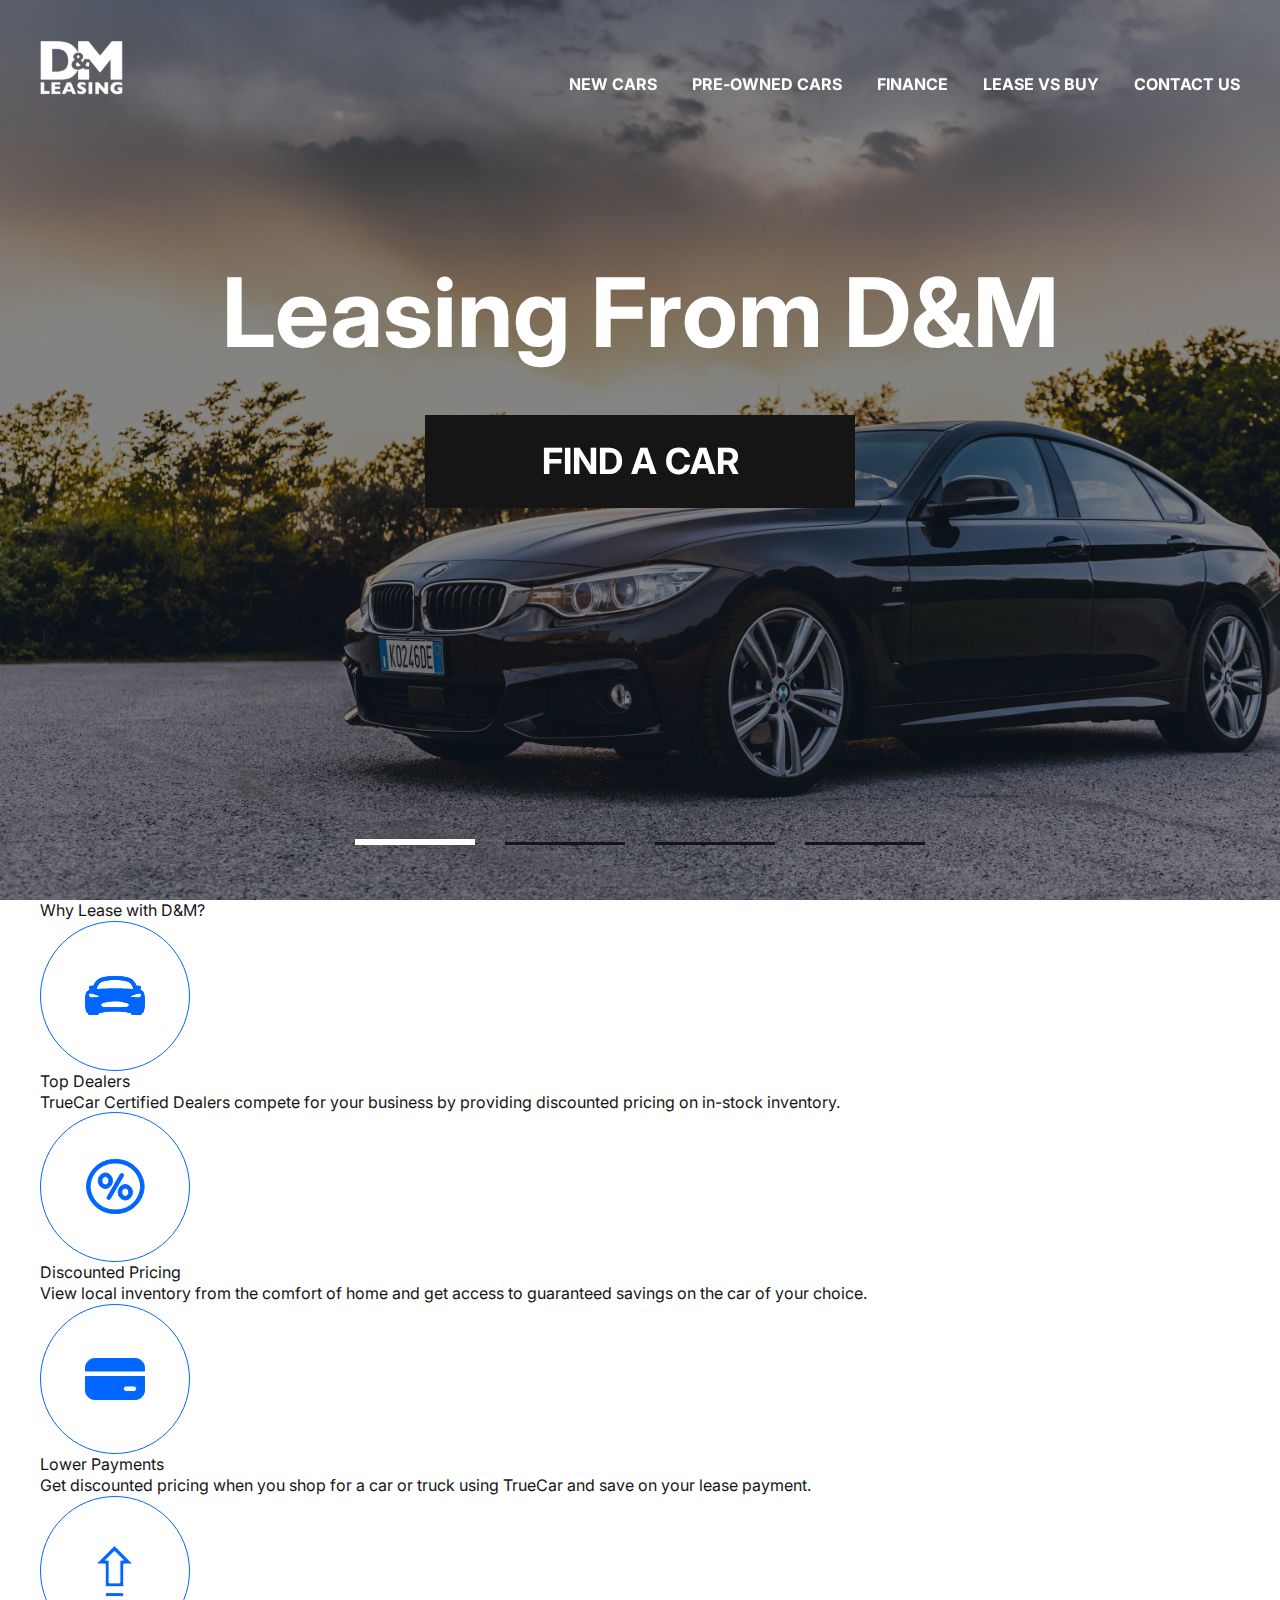
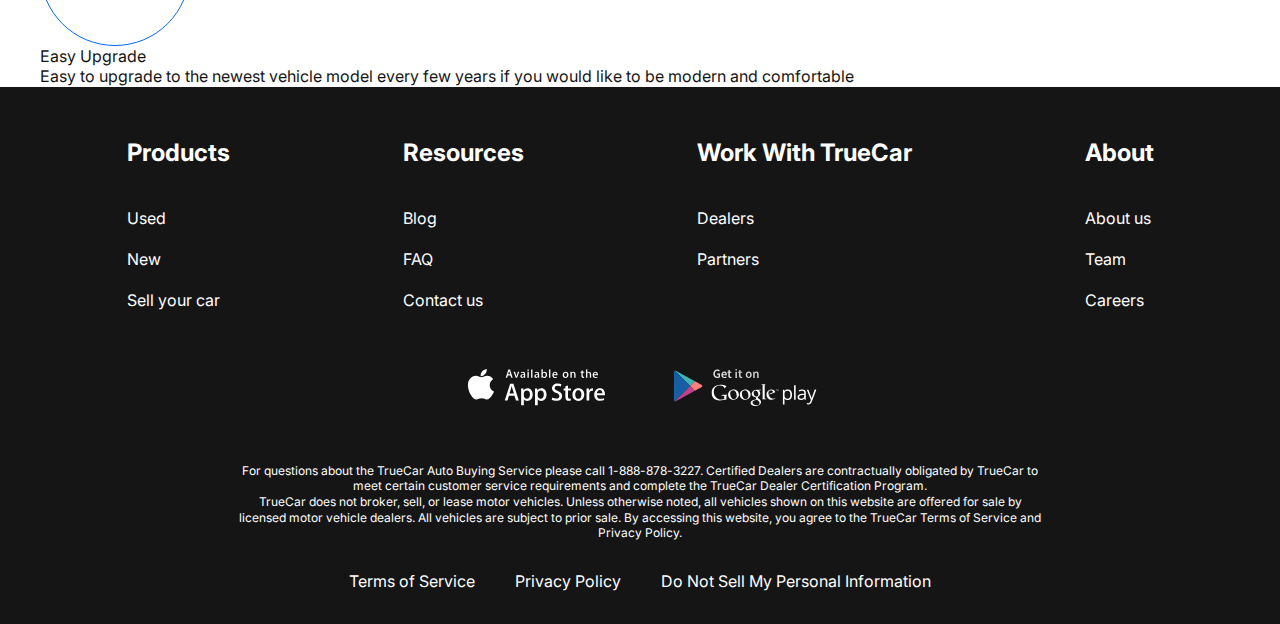
==== index.html @ df7d5b1a "add markup and images to why-lease secion" ====
<!DOCTYPE html>
<html lang="en">
	<head>
		<meta charset="UTF-8" />
		<meta http-equiv="X-UA-Compatible" content="IE=edge" />
		<meta name="viewport" content="width=device-width, initial-scale=1.0" />
		<link rel="stylesheet" href="css/swiper-bundle.css" />
		<link rel="stylesheet" href="css/styles.css" />
		<title>Leasing From D&M</title>
	</head>
	<body>
		<div class="wrapper">
			<header class="header header-main">
				<div class="container">
					<div class="header__inner">
						<a href="#" class="logo">
							<img src="images/logo.svg" alt="logo" class="logo__img" />
						</a>
						<nav class="menu">
							<ul class="menu__list">
								<li class="menu__list-item">
									<a href="#" class="menu__list-link">NEW CARS</a>
								</li>
								<li class="menu__list-item">
									<a href="#" class="menu__list-link">PRE-OWNED CARS</a>
								</li>
								<li class="menu__list-item">
									<a href="#" class="menu__list-link">FINANCE</a>
								</li>
								<li class="menu__list-item">
									<a href="#" class="menu__list-link">LEASE VS BUY</a>
								</li>
								<li class="menu__list-item">
									<a href="#" class="menu__list-link">CONTACT US</a>
								</li>
							</ul>
						</nav>
					</div>
				</div>
			</header>
			<main class="main">
				<section class="top">
					<div class="container">
						<h1 class="title">Leasing From D&M</h1>
						<a href="#" class="top__link">FIND A CAR</a>
					</div>
				</section>
				<div class="slider">
					<div class="swiper">
						<div class="swiper-wrapper">
							<div
								class="swiper-slide"
								style="background-image: url(images/slide-1.jpg)"></div>
							<div
								class="swiper-slide"
								style="background-image: url(images/slide-2.jpg)"></div>
							<div
								class="swiper-slide"
								style="background-image: url(images/slide-3.jpg)"></div>
							<div
								class="swiper-slide"
								style="background-image: url(images/slide-4.jpg)"></div>
						</div>
						<div class="swiper-pagination"></div>
					</div>
				</div>
				<section class="why-lease">
					<div class="container">
						<h2 class="section__title">Why Lease with D&M?</h2>
						<ul class="why-lease__list">
							<li class="why-lease__list-item">
								<img
									class="why-lease__item-img"
									src="images/why-lease-1.svg"
									alt="feautures-image"
									/>
								<h3 class="why-lease__item-title">Top Dealers</h3>
								<p class="why-lease__item-text">
									TrueCar Certified Dealers compete for your business by
									providing discounted pricing on in-stock inventory.
								</p>
							</li>
							<li class="why-lease__list-item">
								<img
									class="why-lease__item-img"
									src="images/why-lease-2.svg"
									alt="feautures-image"
									/>
								<h3 class="why-lease__item-title">Discounted Pricing</h3>
								<p class="why-lease__item-text">
									View local inventory from the comfort of home and get access
									to guaranteed savings on the car of your choice.
								</p>
							</li>
							<li class="why-lease__list-item">
								<img
									class="why-lease__item-img"
									src="images/why-lease-3.svg"
									alt="feautures-image"
									/>
								<h3 class="why-lease__item-title">Lower Payments</h3>
								<p class="why-lease__item-text">
									Get discounted pricing when you shop for a car or truck using
									TrueCar and save on your lease payment.
								</p>
							</li>
							<li class="why-lease__list-item">
								<img
									class="why-lease__item-img"
									src="images/why-lease-4.svg"
									alt="feautures-image"
									/>
								<h3 class="why-lease__item-title">Easy Upgrade</h3>
								<p class="why-lease__item-text">
									Easy to upgrade to the newest vehicle model every few years if
									you would like to be modern and comfortable
								</p>
							</li>
						</ul>
					</div>
				</section>
			</main>
			<footer class="footer">
				<div class="container">
					<nav class="footer__navigation">
						<ul class="footer__navigation-list">
							<li class="footer__navigation-item">
								<h5 class="footer__navigation-title">Products</h5>
							</li>
							<li class="footer__navigation-item">
								<a href="#" class="footer__navigation-link">Used</a>
							</li>
							<li class="footer__navigation-item">
								<a href="#" class="footer__navigation-link">New</a>
							</li>
							<li class="footer__navigation-item">
								<a href="#" class="footer__navigation-link">Sell your car</a>
							</li>
						</ul>
						<ul class="footer__navigation-list">
							<li class="footer__navigation-item">
								<h5 class="footer__navigation-title">Resources</h5>
							</li>
							<li class="footer__navigation-item">
								<a href="#" class="footer__navigation-link">Blog</a>
							</li>
							<li class="footer__navigation-item">
								<a href="#" class="footer__navigation-link">FAQ</a>
							</li>
							<li class="footer__navigation-item">
								<a href="#" class="footer__navigation-link">Contact us</a>
							</li>
						</ul>
						<ul class="footer__navigation-list">
							<li class="footer__navigation-item">
								<h5 class="footer__navigation-title">Work With TrueCar</h5>
							</li>
							<li class="footer__navigation-item">
								<a href="#" class="footer__navigation-link">Dealers</a>
							</li>
							<li class="footer__navigation-item">
								<a href="#" class="footer__navigation-link">Partners</a>
							</li>
						</ul>
						<ul class="footer__navigation-list">
							<li class="footer__navigation-item">
								<h5 class="footer__navigation-title">About</h5>
							</li>
							<li class="footer__navigation-item">
								<a href="#" class="footer__navigation-link">About us</a>
							</li>
							<li class="footer__navigation-item">
								<a href="#" class="footer__navigation-link">Team</a>
							</li>
							<li class="footer__navigation-item">
								<a href="#" class="footer__navigation-link">Careers</a>
							</li>
						</ul>
					</nav>
					<ul class="app">
						<li class="app__item">
							<a href="#" class="app__item-link">
								<img
									class="app__item-img"
									src="images/appStore.svg"
									alt="App Store link"
									/>
							</a>
						</li>
						<li class="app__item">
							<a href="#" class="app__item-link">
								<img
									class="app__item-img"
									src="images/googlePlay.svg"
									alt="Google Play link"
									/>
							</a>
						</li>
					</ul>
					<div class="footer__copy">
						<p class="footer__copy-text">
							For questions about the TrueCar Auto Buying Service please call
							1-888-878-3227. Certified Dealers are contractually obligated by
							TrueCar to meet certain customer service requirements and complete
							the TrueCar Dealer Certification Program.
						</p>
						<p class="footer__copy-text">
							TrueCar does not broker, sell, or lease motor vehicles. Unless
							otherwise noted, all vehicles shown on this website are offered
							for sale by licensed motor vehicle dealers. All vehicles are
							subject to prior sale. By accessing this website, you agree to the
							TrueCar Terms of Service and Privacy Policy.
						</p>
					</div>
					<nav class="copy__nav">
						<ul class="copy__nav-list">
							<li class="copy__nav-item">
								<a href="#" class="copy__nav-link">Terms of Service</a>
							</li>
							<li class="copy__nav-item">
								<a href="#" class="copy__nav-link">Privacy Policy</a>
							</li>
							<li class="copy__nav-item">
								<a href="#" class="copy__nav-link">Do Not Sell My Personal Information</a>
							</li>
						</ul>
					</nav>
				</div>
			</footer>
		</div>
		<script src="js/swiper-bundle.min.js"></script>
		<script src="js/main.js"></script>
	</body>
</html>
---- css/styles.css ----
@import "normalize.css";
@import "base.css";
@import "container.css";
@import "header.css";
@import "footer.css";

.top {
  color: #fff;
  text-align: center;
  padding-top: 250px;
  padding-bottom: 50px;
  position: absolute;
  z-index: 5;
  left: 0;
  right: 0;
}

.title {
  padding-bottom: 40px;
  font-weight: 700;
  font-size: 96px;
}

.top__link {
  display: inline-block;
  background-color: #151515;
  padding: 23px;
  max-width: 430px;
  width: 100%;
  font-weight: 700;
  font-size: 36px;
  text-transform: uppercase;
}

.swiper::after{
	content: '';
	background: rgba(21,21,21,.3);
	position: absolute;
	z-index: 5;
	left: 0;
	right: 0;
	top: 0;
	bottom: 0;
}

.swiper-wrapper {
  background-color: rgba(21, 21, 21, 0.3);
}

.swiper-slide {
  background-repeat: no-repeat;
  background-size: cover;
  background-position: center;
  height: 100vh;
}

.swiper-pagination-bullet {
  height: 3px;
  width: 120px;
  background-color: #151515;
  border-radius: 0;
  opacity: 1;
} 

.swiper-pagination-bullet-active {
  height: 6px;
  background-color: #fff;
}

.swiper-pagination-horizontal.swiper-pagination-bullets .swiper-pagination-bullet {
	margin: 0 15px;
}

.swiper-pagination-bullets,
.swiper-pagination-bullets.swiper-pagination-horizontal {
	bottom: 50px;
}
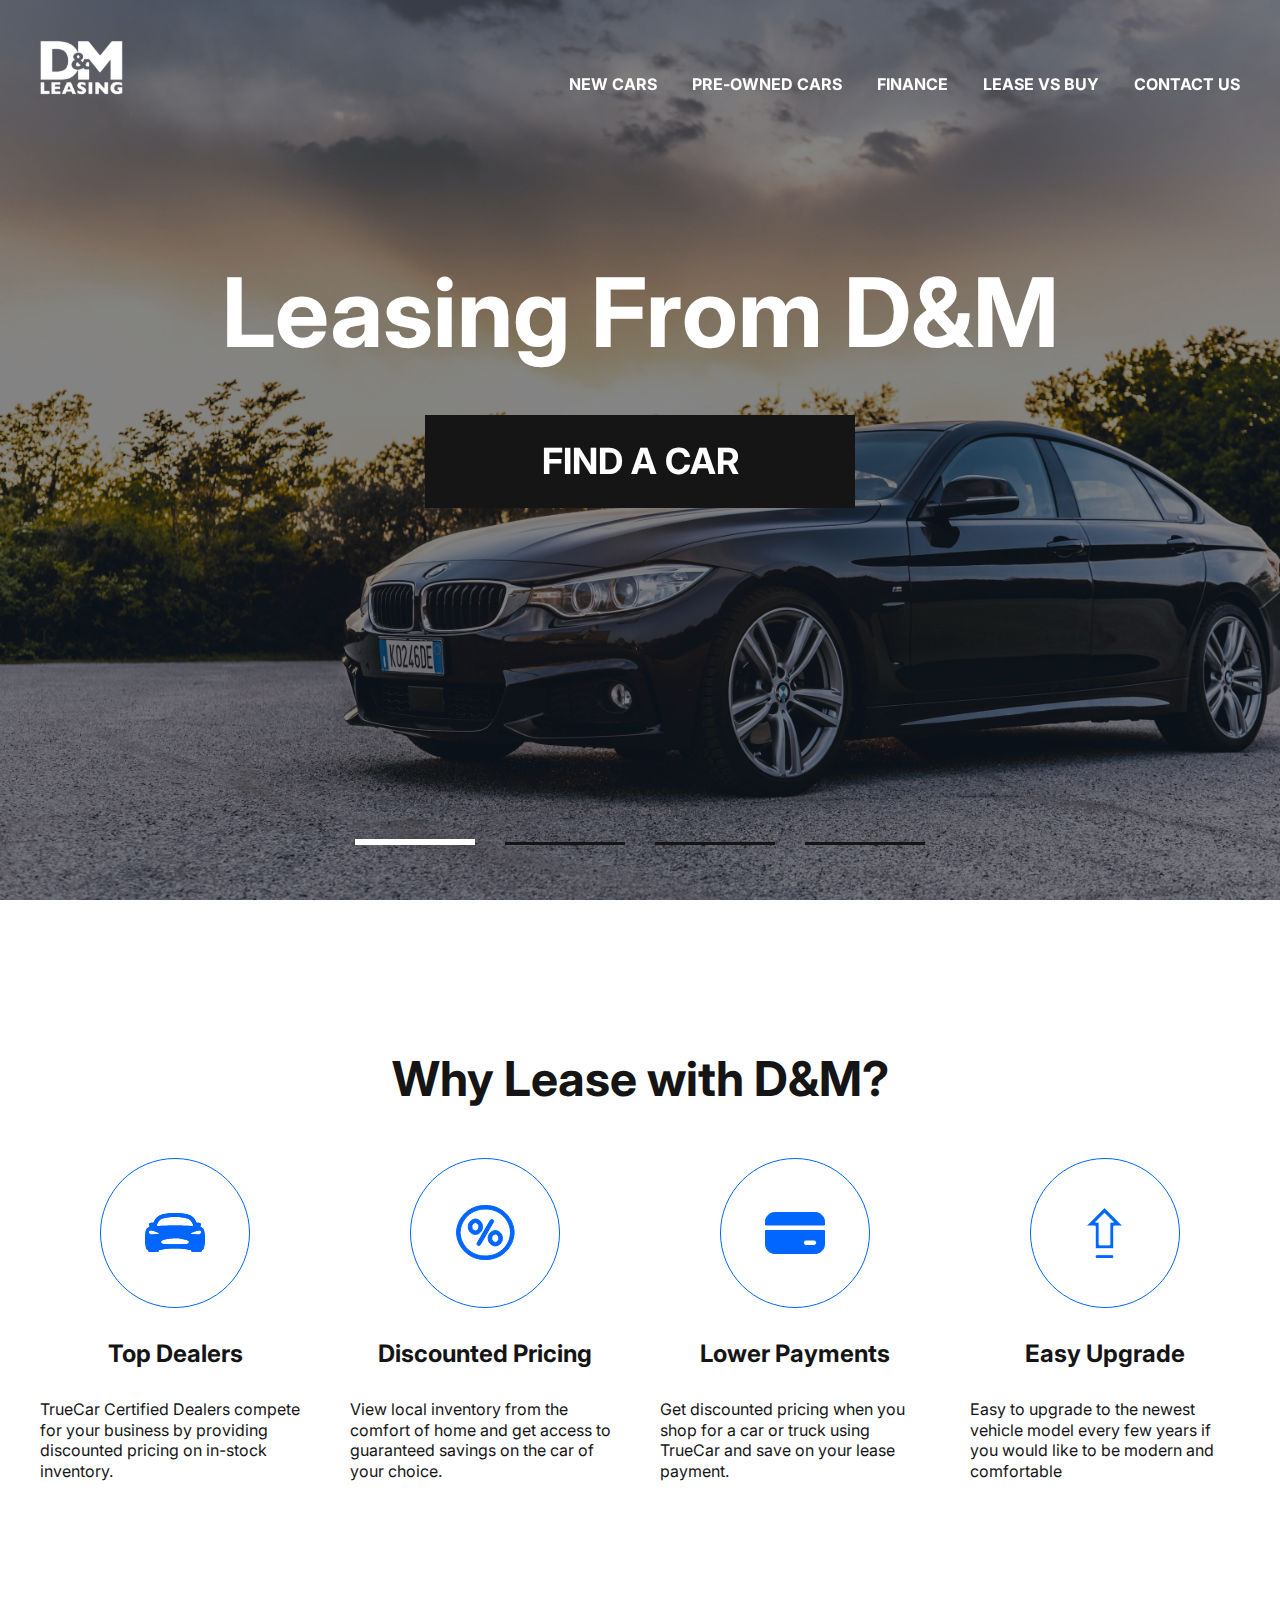
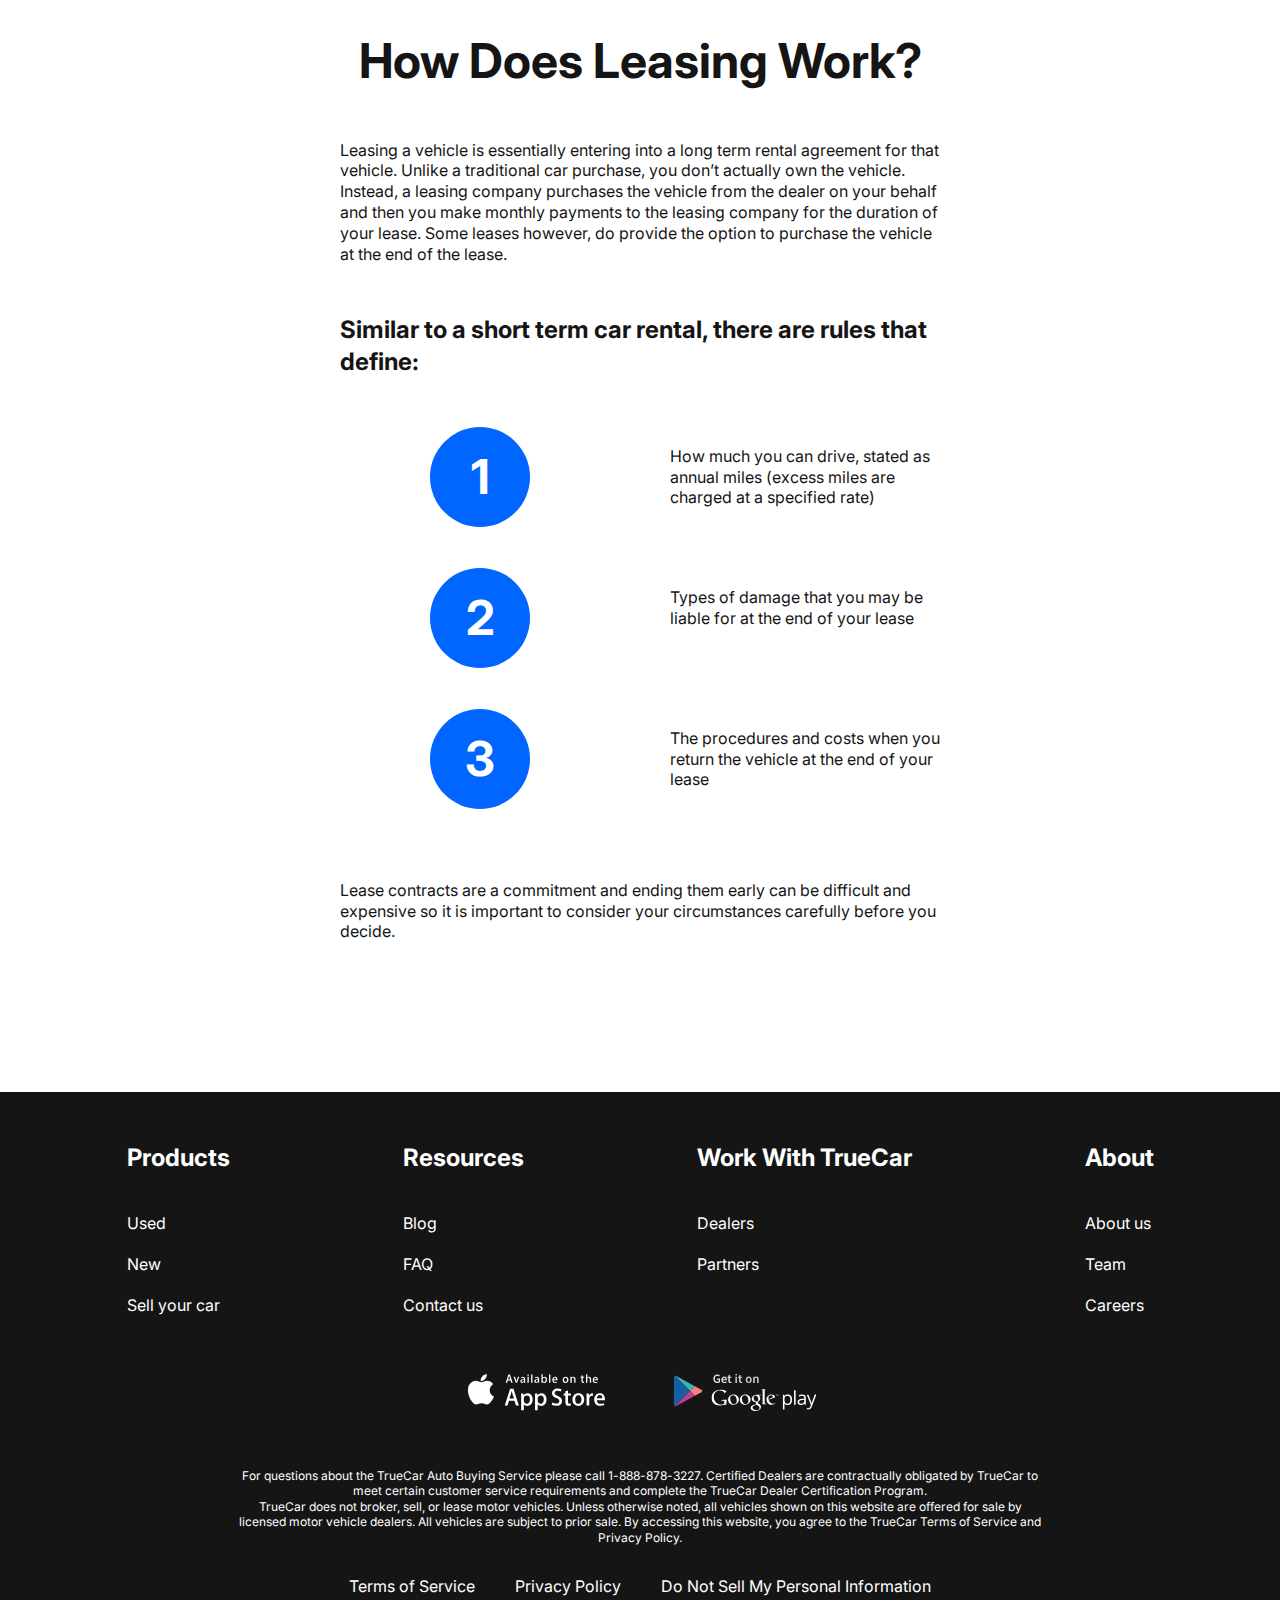
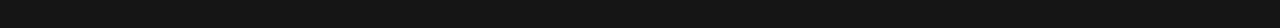
==== commit 82c17878: "add markup and styles to how-does section" ====
--- a/index.html
+++ b/index.html
@@ -66,7 +66,7 @@
 				</div>
 				<section class="why-lease">
 					<div class="container">
-						<h2 class="section__title">Why Lease with D&M?</h2>
+						<h2 class="section-title">Why Lease with D&M?</h2>
 						<ul class="why-lease__list">
 							<li class="why-lease__list-item">
 								<img
@@ -117,6 +117,44 @@
 								</p>
 							</li>
 						</ul>
+					</div>
+				</section>
+				<section class="how-does">
+					<div class="container">
+						<div class="how-does__inner">
+							<h2 class="section-title">How Does Leasing Work?</h2>
+							<p class="how-does__text">
+								Leasing a vehicle is essentially entering into a long term
+								rental agreement for that vehicle. Unlike a traditional car
+								purchase, you don’t actually own the vehicle. Instead, a leasing
+								company purchases the vehicle from the dealer on your behalf and
+								then you make monthly payments to the leasing company for the
+								duration of your lease. Some leases however, do provide the
+								option to purchase the vehicle at the end of the lease.
+							</p>
+							<h4 class="how-does__title">
+								Similar to a short term car rental, there are rules that define:
+							</h4>
+							<ol class="how-does__list">
+								<li class="how-does__list-item">
+									How much you can drive, stated as annual miles (excess miles
+									are charged at a specified rate)
+								</li>
+								<li class="how-does__list-item">
+									Types of damage that you may be liable for at the end of your
+									lease
+								</li>
+								<li class="how-does__list-item">
+									The procedures and costs when you return the vehicle at the
+									end of your lease
+								</li>
+							</ol>
+							<p class="how-does__text">
+								Lease contracts are a commitment and ending them early can be
+								difficult and expensive so it is important to consider your
+								circumstances carefully before you decide.
+							</p>
+						</div>
 					</div>
 				</section>
 			</main>
--- a/css/styles.css
+++ b/css/styles.css
@@ -32,15 +32,15 @@
   text-transform: uppercase;
 }
 
-.swiper::after{
-	content: '';
-	background: rgba(21,21,21,.3);
-	position: absolute;
-	z-index: 5;
-	left: 0;
-	right: 0;
-	top: 0;
-	bottom: 0;
+.swiper::after {
+  content: "";
+  background: rgba(21, 21, 21, 0.3);
+  position: absolute;
+  z-index: 5;
+  left: 0;
+  right: 0;
+  top: 0;
+  bottom: 0;
 }
 
 .swiper-wrapper {
@@ -60,18 +60,109 @@
   background-color: #151515;
   border-radius: 0;
   opacity: 1;
-} 
+}
 
 .swiper-pagination-bullet-active {
   height: 6px;
   background-color: #fff;
 }
 
-.swiper-pagination-horizontal.swiper-pagination-bullets .swiper-pagination-bullet {
-	margin: 0 15px;
+.swiper-pagination-horizontal.swiper-pagination-bullets
+  .swiper-pagination-bullet {
+  margin: 0 15px;
 }
 
 .swiper-pagination-bullets,
 .swiper-pagination-bullets.swiper-pagination-horizontal {
-	bottom: 50px;
+  bottom: 50px;
+}
+
+.why-lease {
+  padding: 150px 0;
+}
+
+.why-lease__list {
+  display: grid;
+  grid-template-columns: repeat(4, 1fr);
+  gap: 40px;
+  text-align: center;
+}
+
+.why-lease__item-img {
+  margin-bottom: 30px;
+  display: inline;
+}
+
+.why-lease__item-title {
+  font-weight: 700;
+  font-size: 24px;
+  color: #151515;
+  margin-bottom: 30px;
+}
+
+.why-lease__item-text {
+  text-align: left;
+}
+
+.how-does {
+  padding-bottom: 150px;
+}
+
+.container {
+}
+
+.how-does__inner {
+  max-width: 600px;
+  margin: 0 auto;
+}
+
+.section-title {
+}
+
+.how-does__text { 
+}
+
+.how-does__title {
+  font-weight: 700;
+  font-size: 24px;
+	padding-top: 50px;
+}
+
+.how-does__list {
+	padding: 50px 0 70px;
+	counter-reset: myCounter;
+	
+}
+
+
+.how-does__list-item {
+	list-style-type: none;
+	width: 270px;
+	min-height: 63px;
+	position: relative;
+	margin-left: auto;
+	box-sizing: content-box;
+	padding: 19px 0 19px 240px;
+}
+
+.how-does__list-item + .how-does__list-item {
+	margin-top: 40px;
+}
+
+.how-does__list-item::before {
+	counter-increment: myCounter;
+	content: counter(myCounter);
+	display: flex;
+	background-color: #0066FF;
+	font-size: 48px;
+	font-weight: 700;
+	color: #fff;
+	justify-content: center;
+	align-items: center;
+	width: 100px;
+	height: 100px; 
+	border-radius: 50%;
+	position: absolute;
+	left: 0;
+	top: 0;
 }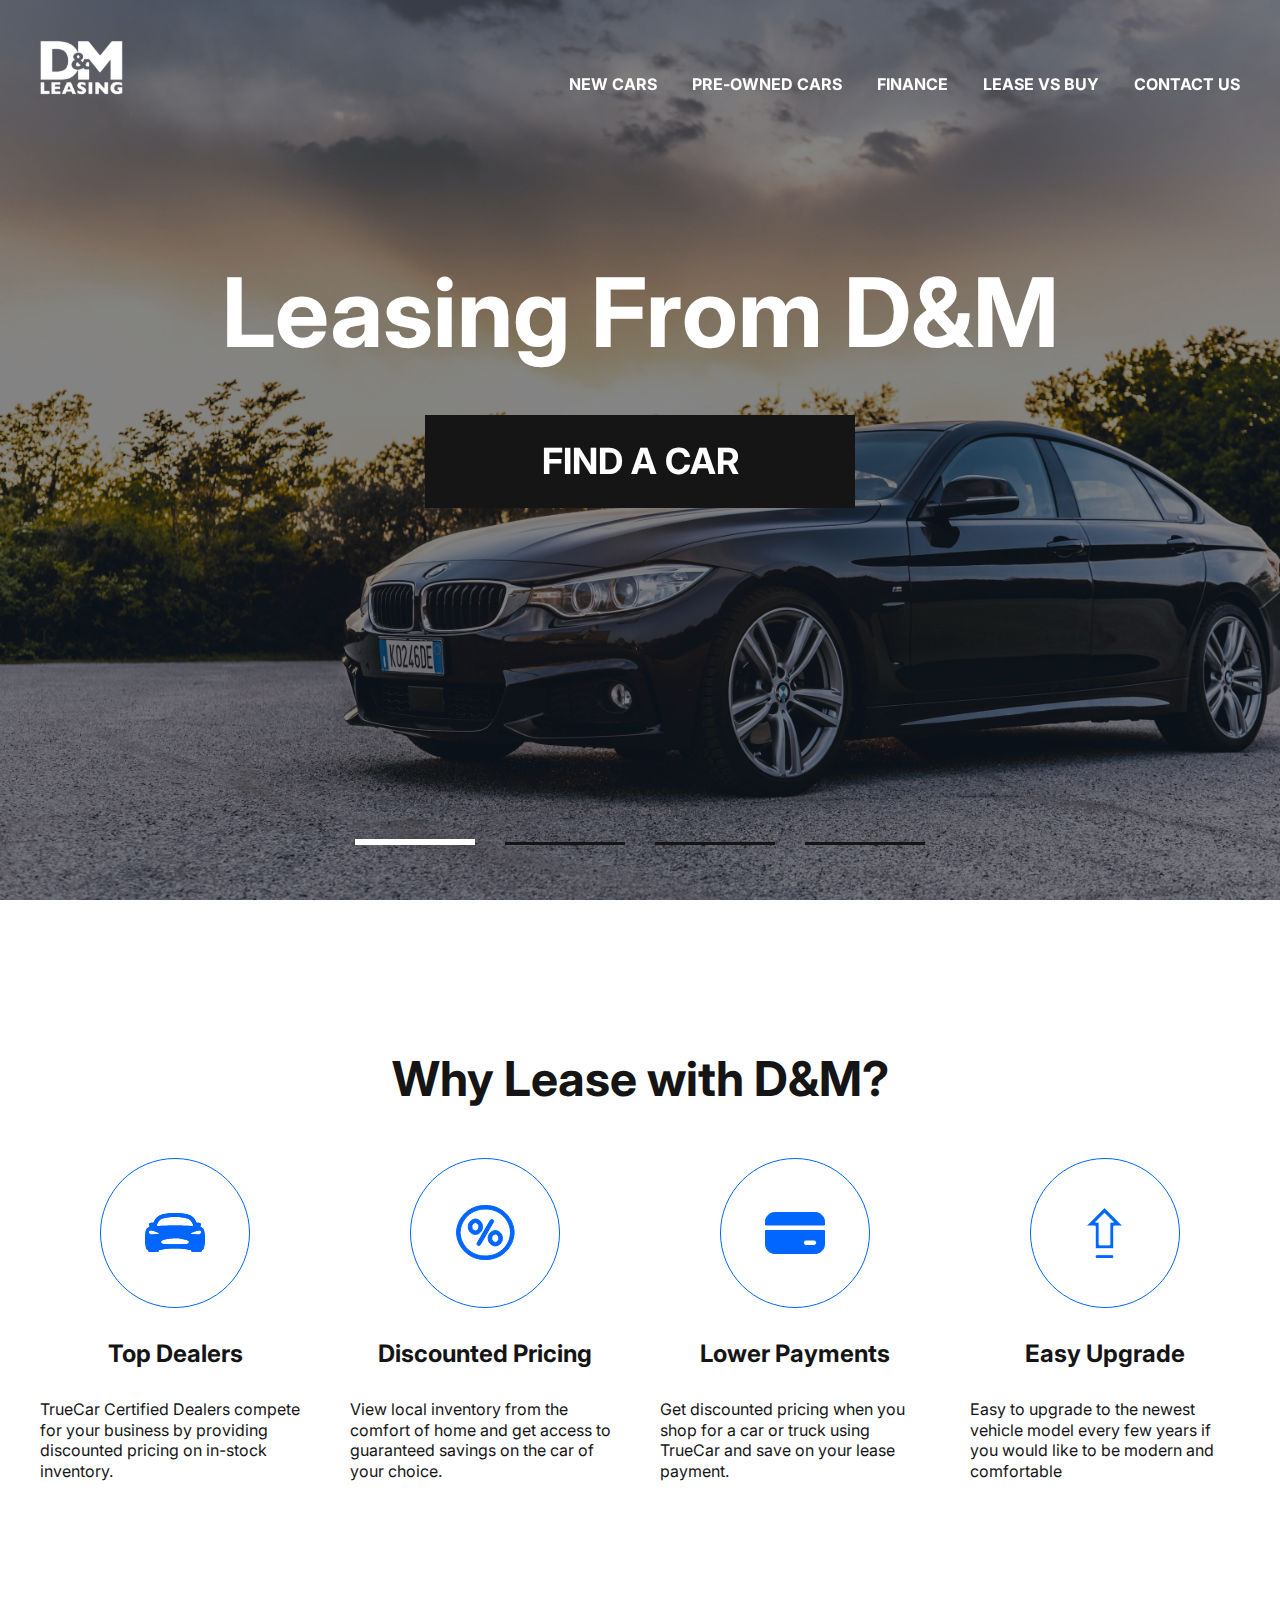
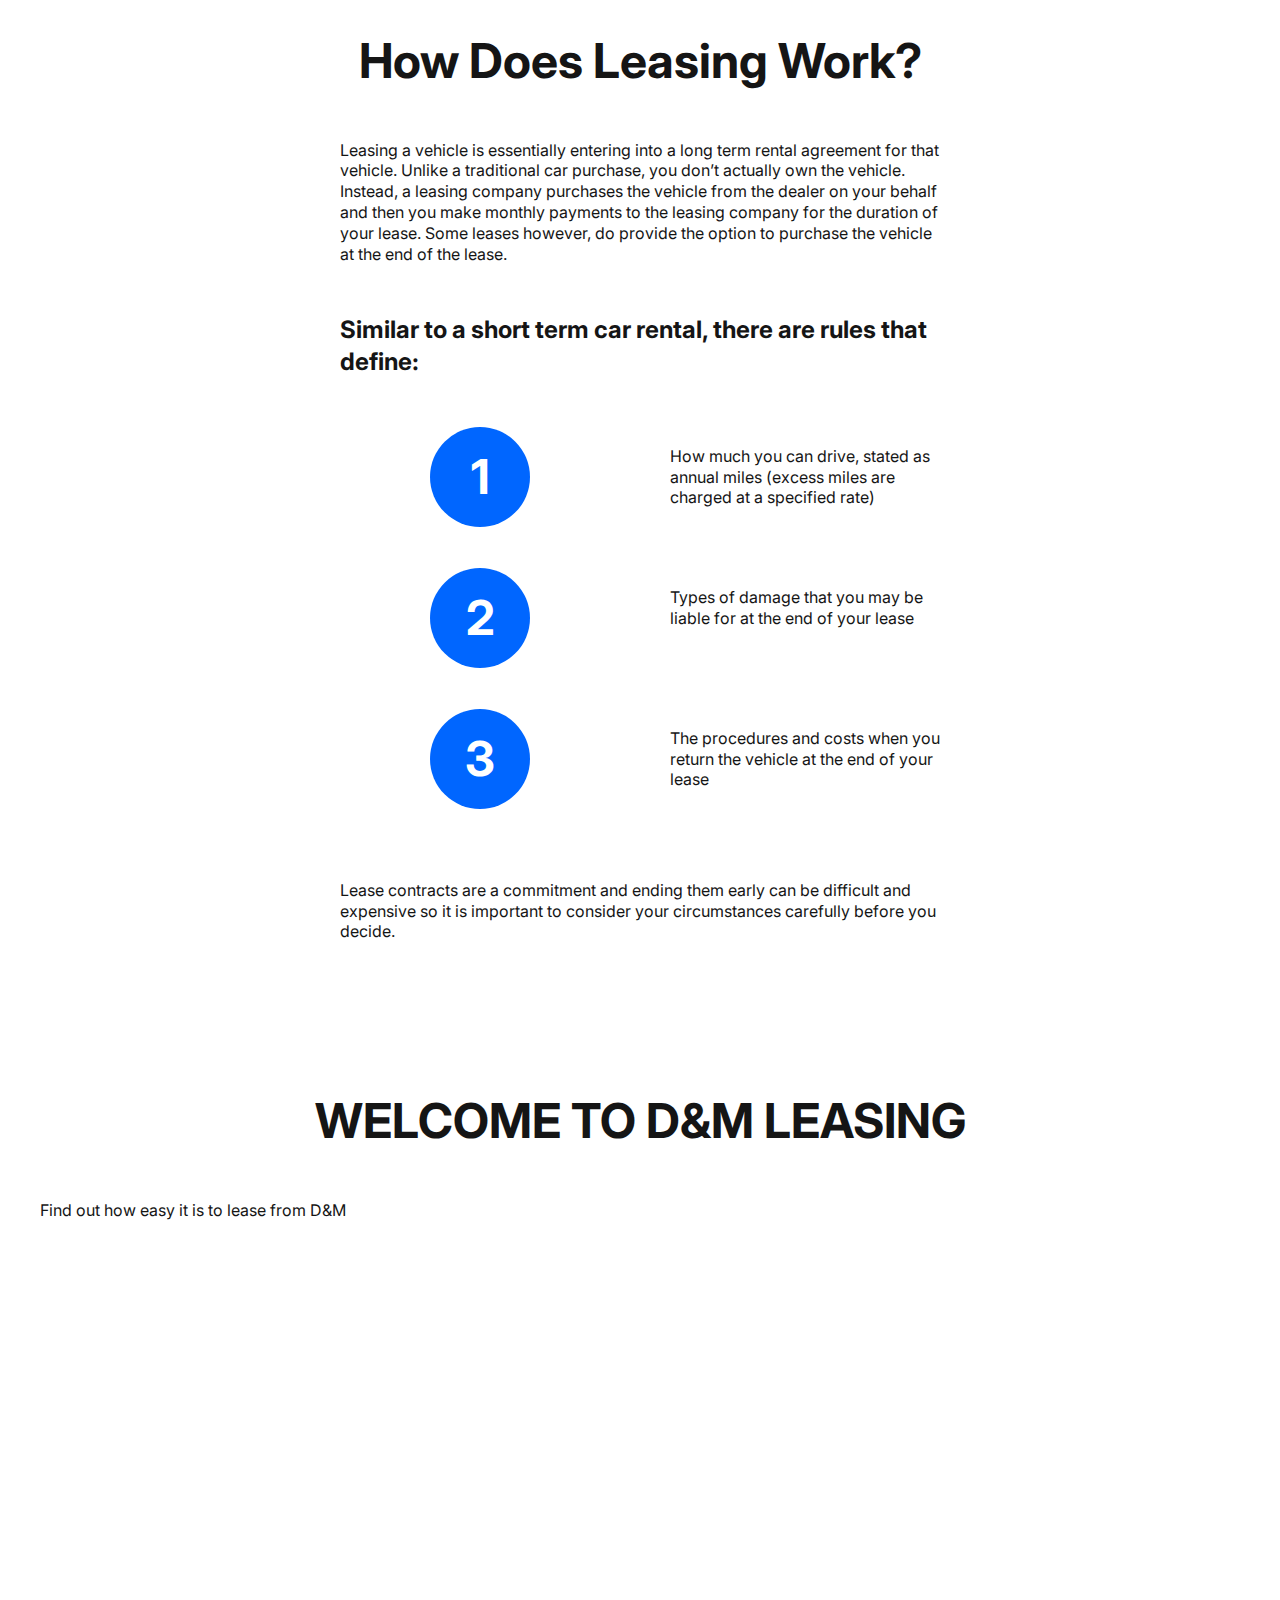
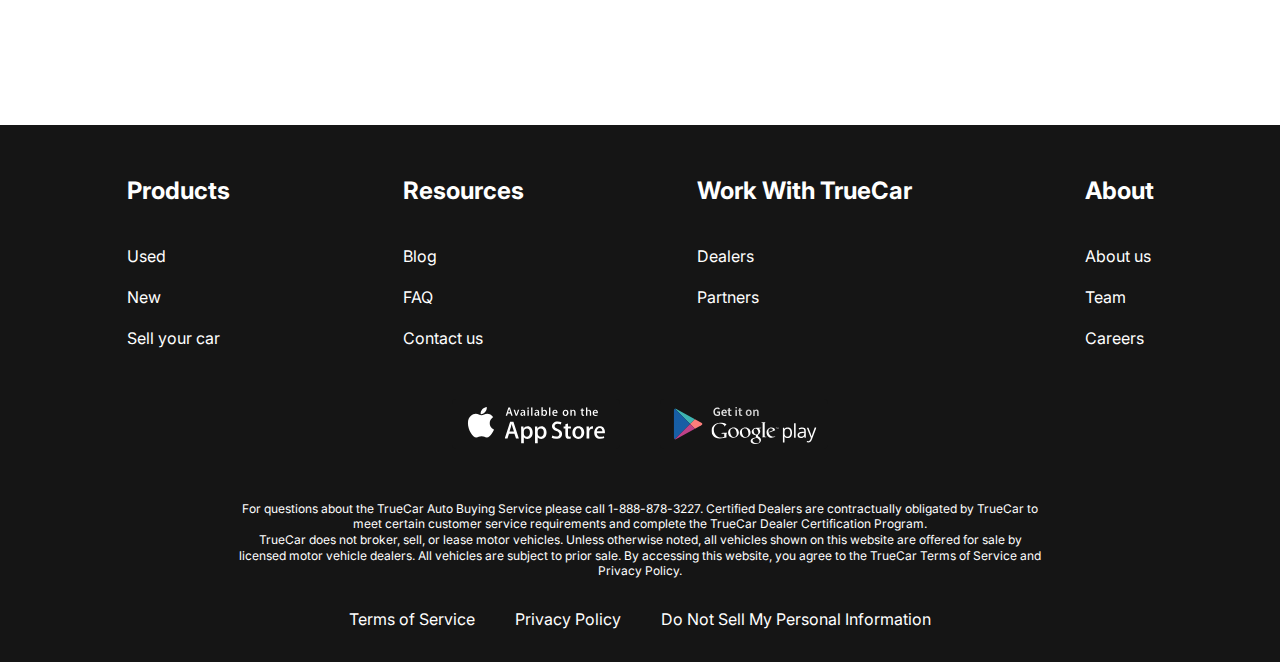
==== commit 95f38df6: "add markup to promo-video section" ====
--- a/index.html
+++ b/index.html
@@ -157,6 +157,13 @@
 						</div>
 					</div>
 				</section>
+				<section class="promo-video">
+					<div class="container">
+						<h2 class="section-title promo-video__title">WELCOME TO D&M LEASING</h2>
+						<p class="promo-video__text">Find out how easy it is to lease from D&M</p>
+						<iframe width="1000" height="500" src="https://www.youtube.com/embed/1RBpS2SXwi4?controls=0" title="YouTube video player" frameborder="0" allow="accelerometer; autoplay; clipboard-write; encrypted-media; gyroscope; picture-in-picture; web-share" allowfullscreen></iframe>
+					</div>
+				</section>
 			</main>
 			<footer class="footer">
 				<div class="container">
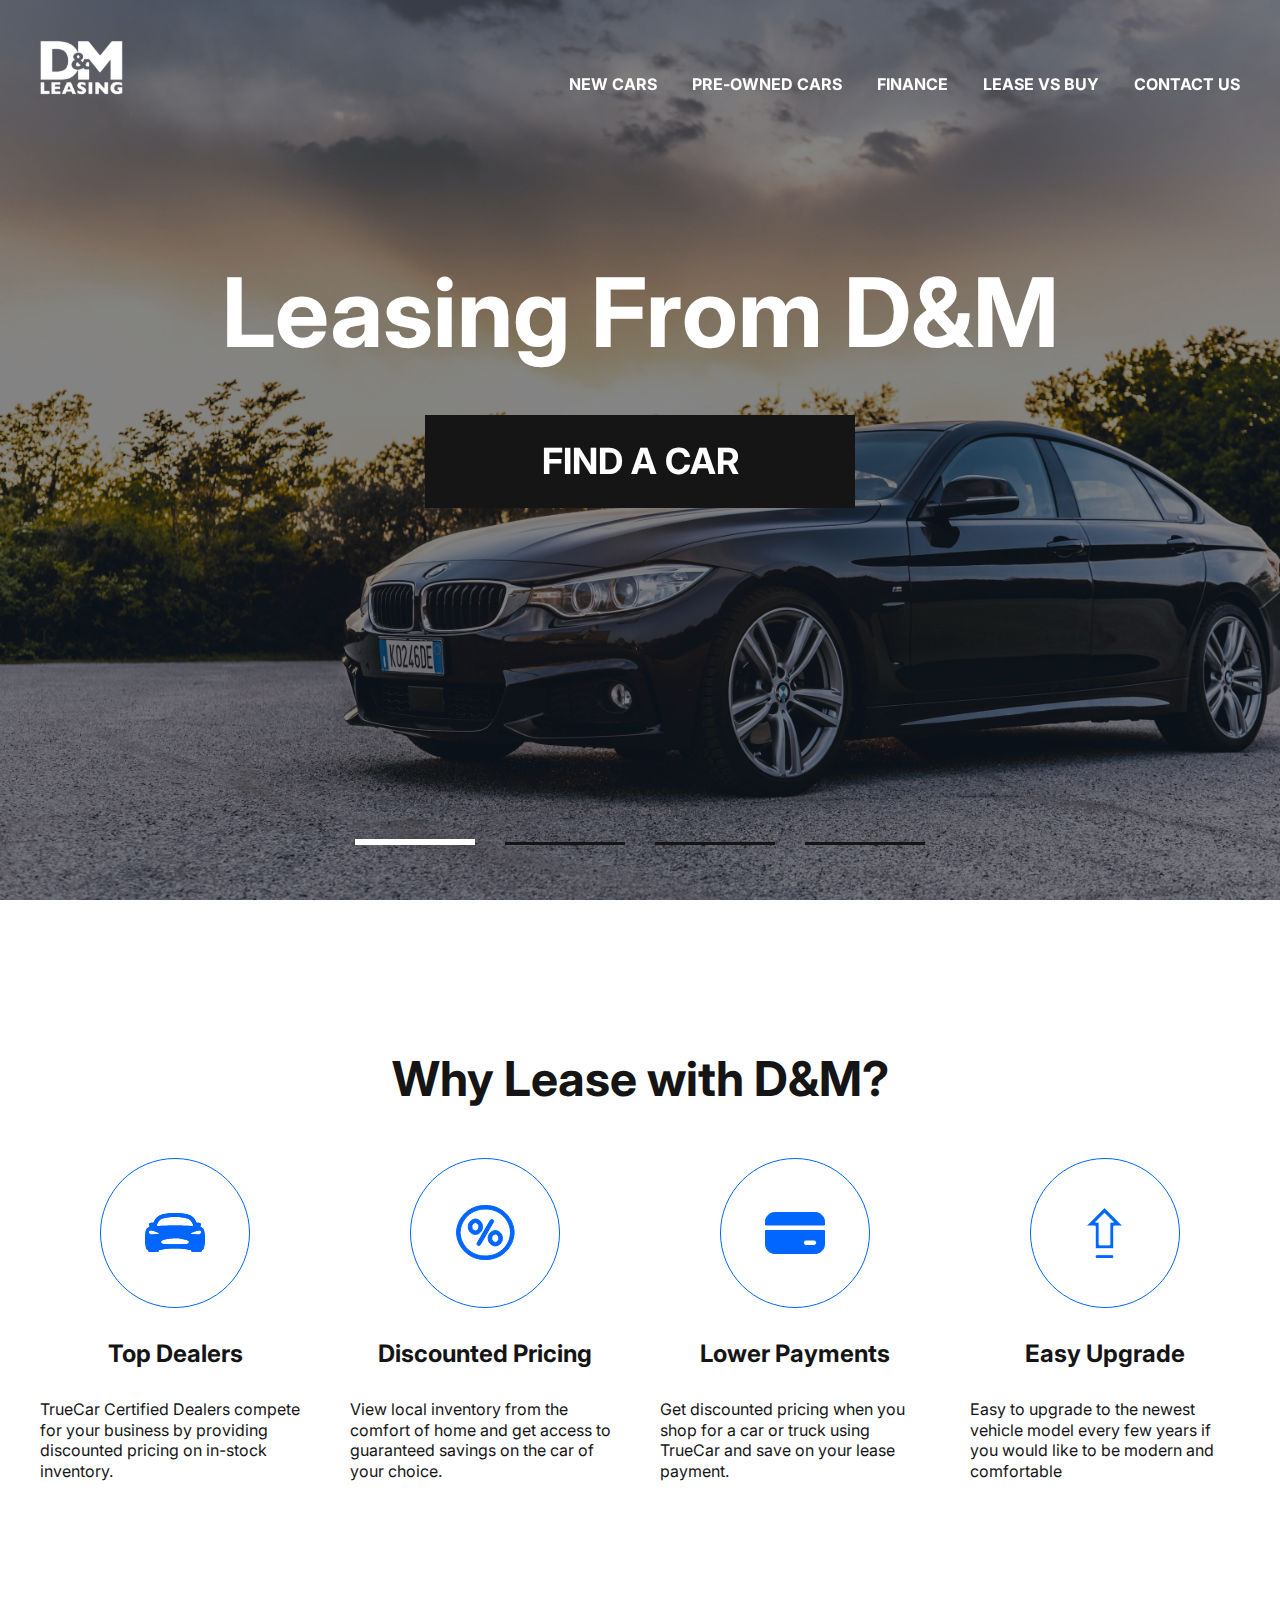
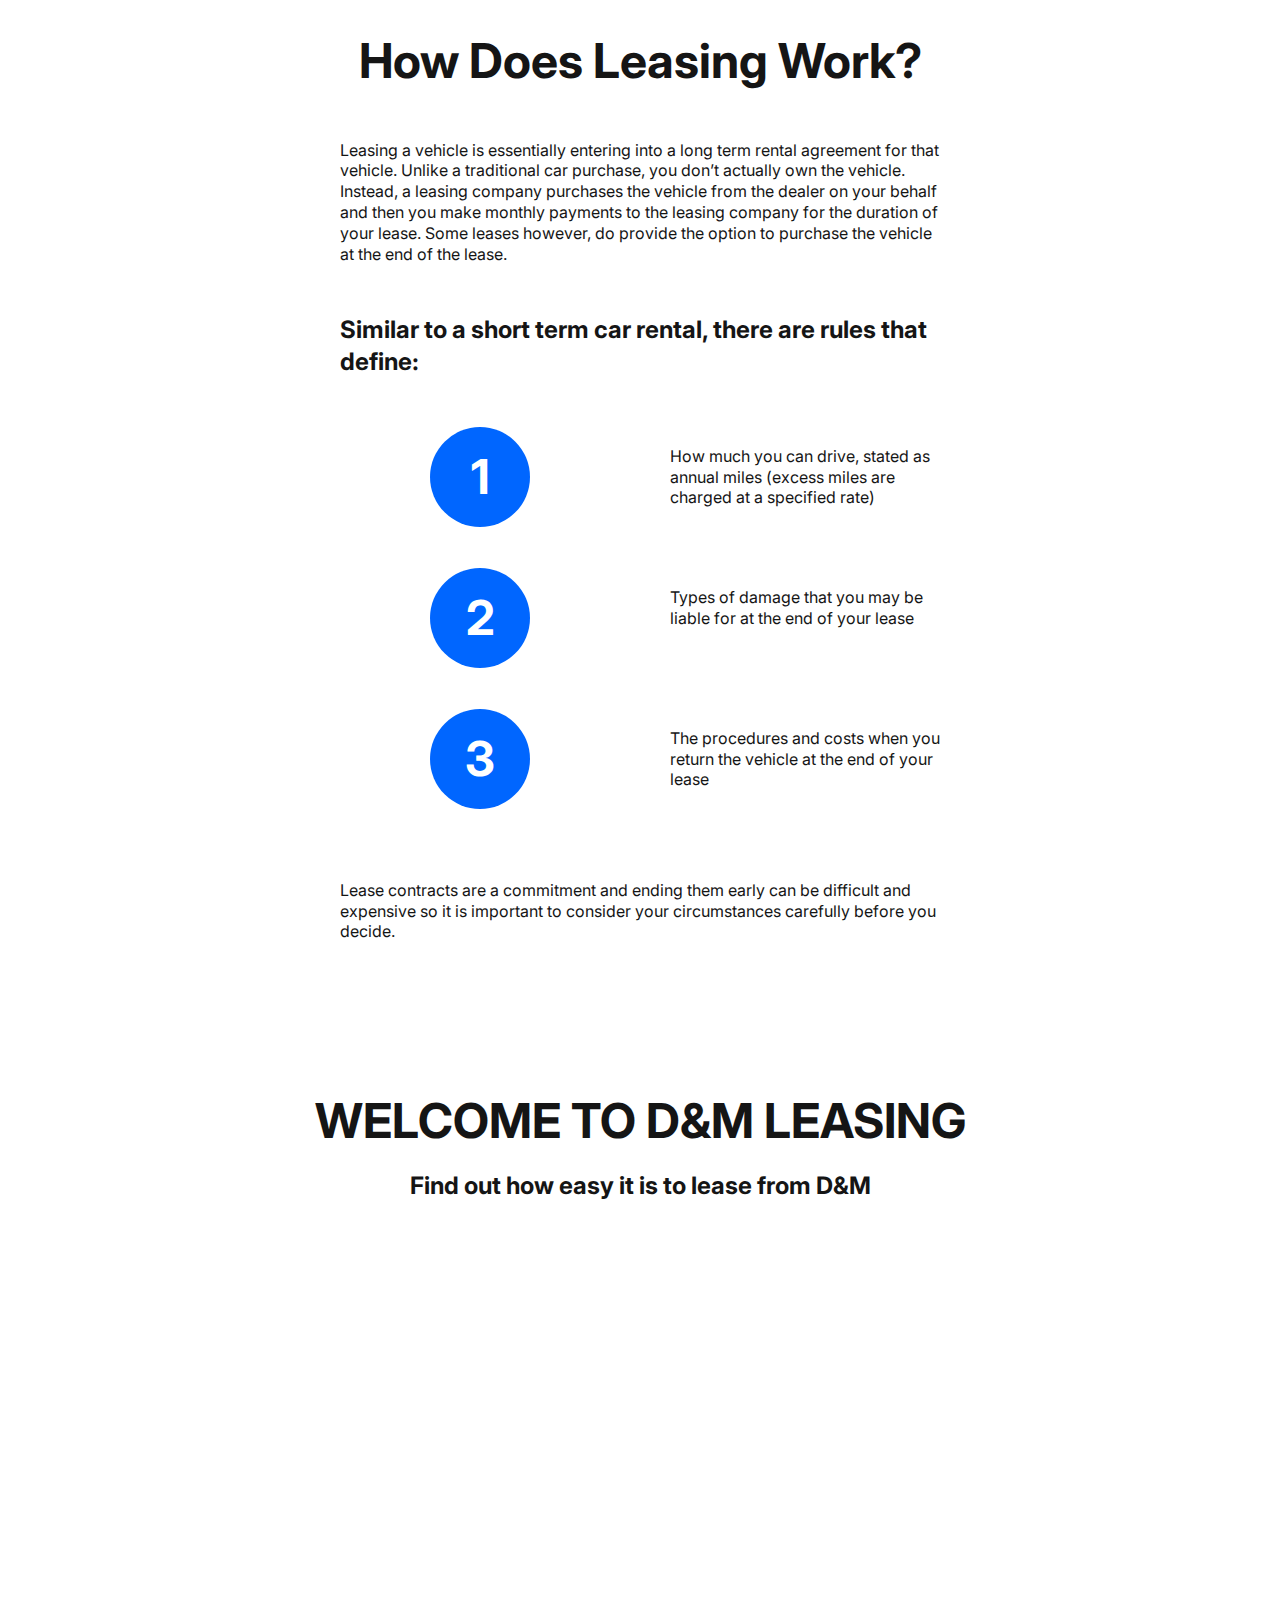
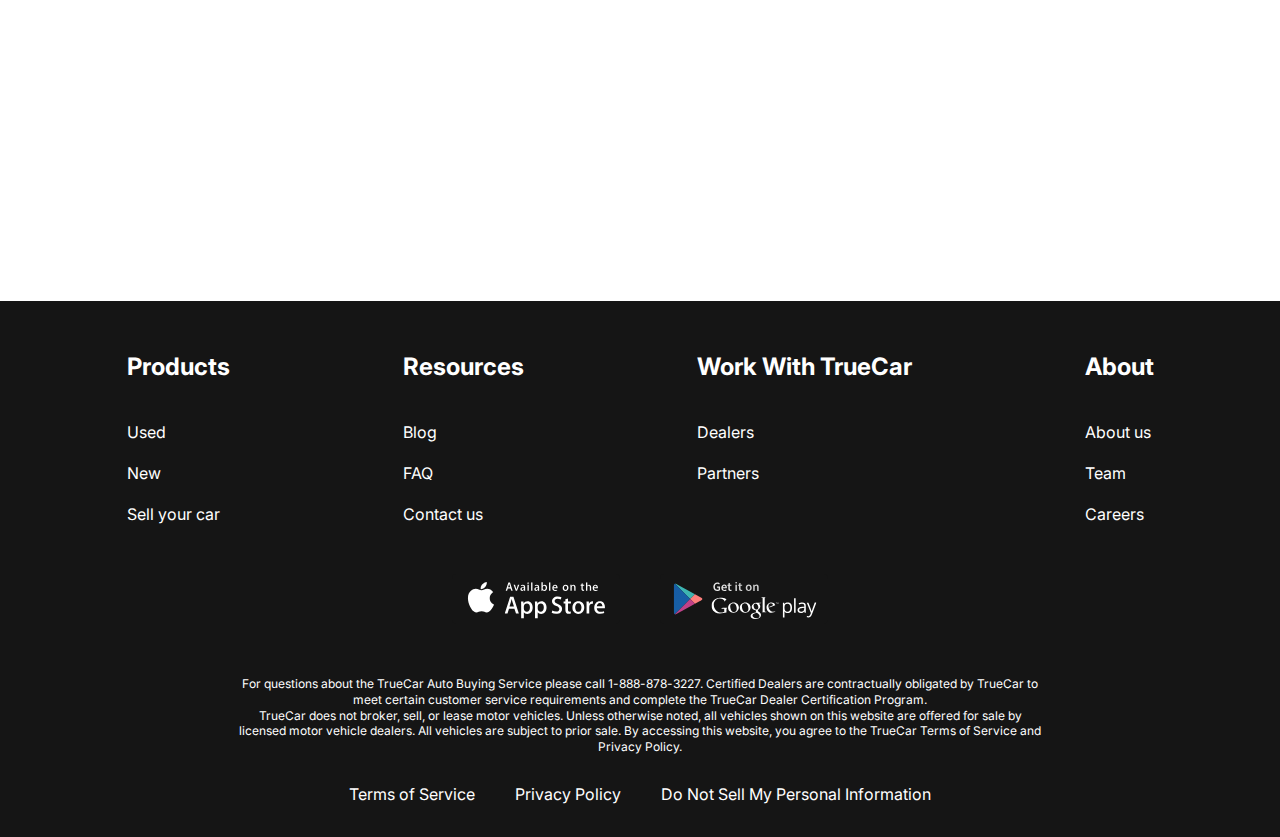
==== commit 4dde18a7: "add styles to promo-video section" ====
--- a/index.html
+++ b/index.html
@@ -161,7 +161,7 @@
 					<div class="container">
 						<h2 class="section-title promo-video__title">WELCOME TO D&M LEASING</h2>
 						<p class="promo-video__text">Find out how easy it is to lease from D&M</p>
-						<iframe width="1000" height="500" src="https://www.youtube.com/embed/1RBpS2SXwi4?controls=0" title="YouTube video player" frameborder="0" allow="accelerometer; autoplay; clipboard-write; encrypted-media; gyroscope; picture-in-picture; web-share" allowfullscreen></iframe>
+						<iframe class="promo-video__content" width="1000" height="500" src="https://www.youtube.com/embed/1RBpS2SXwi4?controls=0" title="YouTube video player" frameborder="0" allow="accelerometer; autoplay; clipboard-write; encrypted-media; gyroscope; picture-in-picture; web-share" allowfullscreen></iframe>
 					</div>
 				</section>
 			</main>
--- a/css/styles.css
+++ b/css/styles.css
@@ -119,50 +119,74 @@
 .section-title {
 }
 
-.how-does__text { 
+.how-does__text {
 }
 
 .how-does__title {
   font-weight: 700;
   font-size: 24px;
-	padding-top: 50px;
+  padding-top: 50px;
 }
 
 .how-does__list {
-	padding: 50px 0 70px;
-	counter-reset: myCounter;
-	
+  padding: 50px 0 70px;
+  counter-reset: myCounter;
 }
 
-
 .how-does__list-item {
-	list-style-type: none;
-	width: 270px;
-	min-height: 63px;
-	position: relative;
-	margin-left: auto;
-	box-sizing: content-box;
-	padding: 19px 0 19px 240px;
+  list-style-type: none;
+  width: 270px;
+  min-height: 63px;
+  position: relative;
+  margin-left: auto;
+  box-sizing: content-box;
+  padding: 19px 0 19px 240px;
 }
 
 .how-does__list-item + .how-does__list-item {
-	margin-top: 40px;
+  margin-top: 40px;
 }
 
 .how-does__list-item::before {
-	counter-increment: myCounter;
-	content: counter(myCounter);
-	display: flex;
-	background-color: #0066FF;
-	font-size: 48px;
-	font-weight: 700;
-	color: #fff;
-	justify-content: center;
-	align-items: center;
-	width: 100px;
-	height: 100px; 
-	border-radius: 50%;
-	position: absolute;
-	left: 0;
-	top: 0;
+  counter-increment: myCounter;
+  content: counter(myCounter);
+  display: flex;
+  background-color: #0066ff;
+  font-size: 48px;
+  font-weight: 700;
+  color: #fff;
+  justify-content: center;
+  align-items: center;
+  width: 100px;
+  height: 100px;
+  border-radius: 50%;
+  position: absolute;
+  left: 0;
+  top: 0;
+}
+
+.promo-video {
+  padding-bottom: 150px;
+}
+
+.container {
+}
+
+.section-title {
+}
+
+.promo-video__title {
+  margin-bottom: 20px;
+}
+
+.promo-video__text {
+  font-weight: 700;
+  font-size: 24px;
+	margin-bottom: 50px;
+	text-align: center;
+}
+
+.promo-video__content {
+	display: block;
+	margin: 0 auto;
 }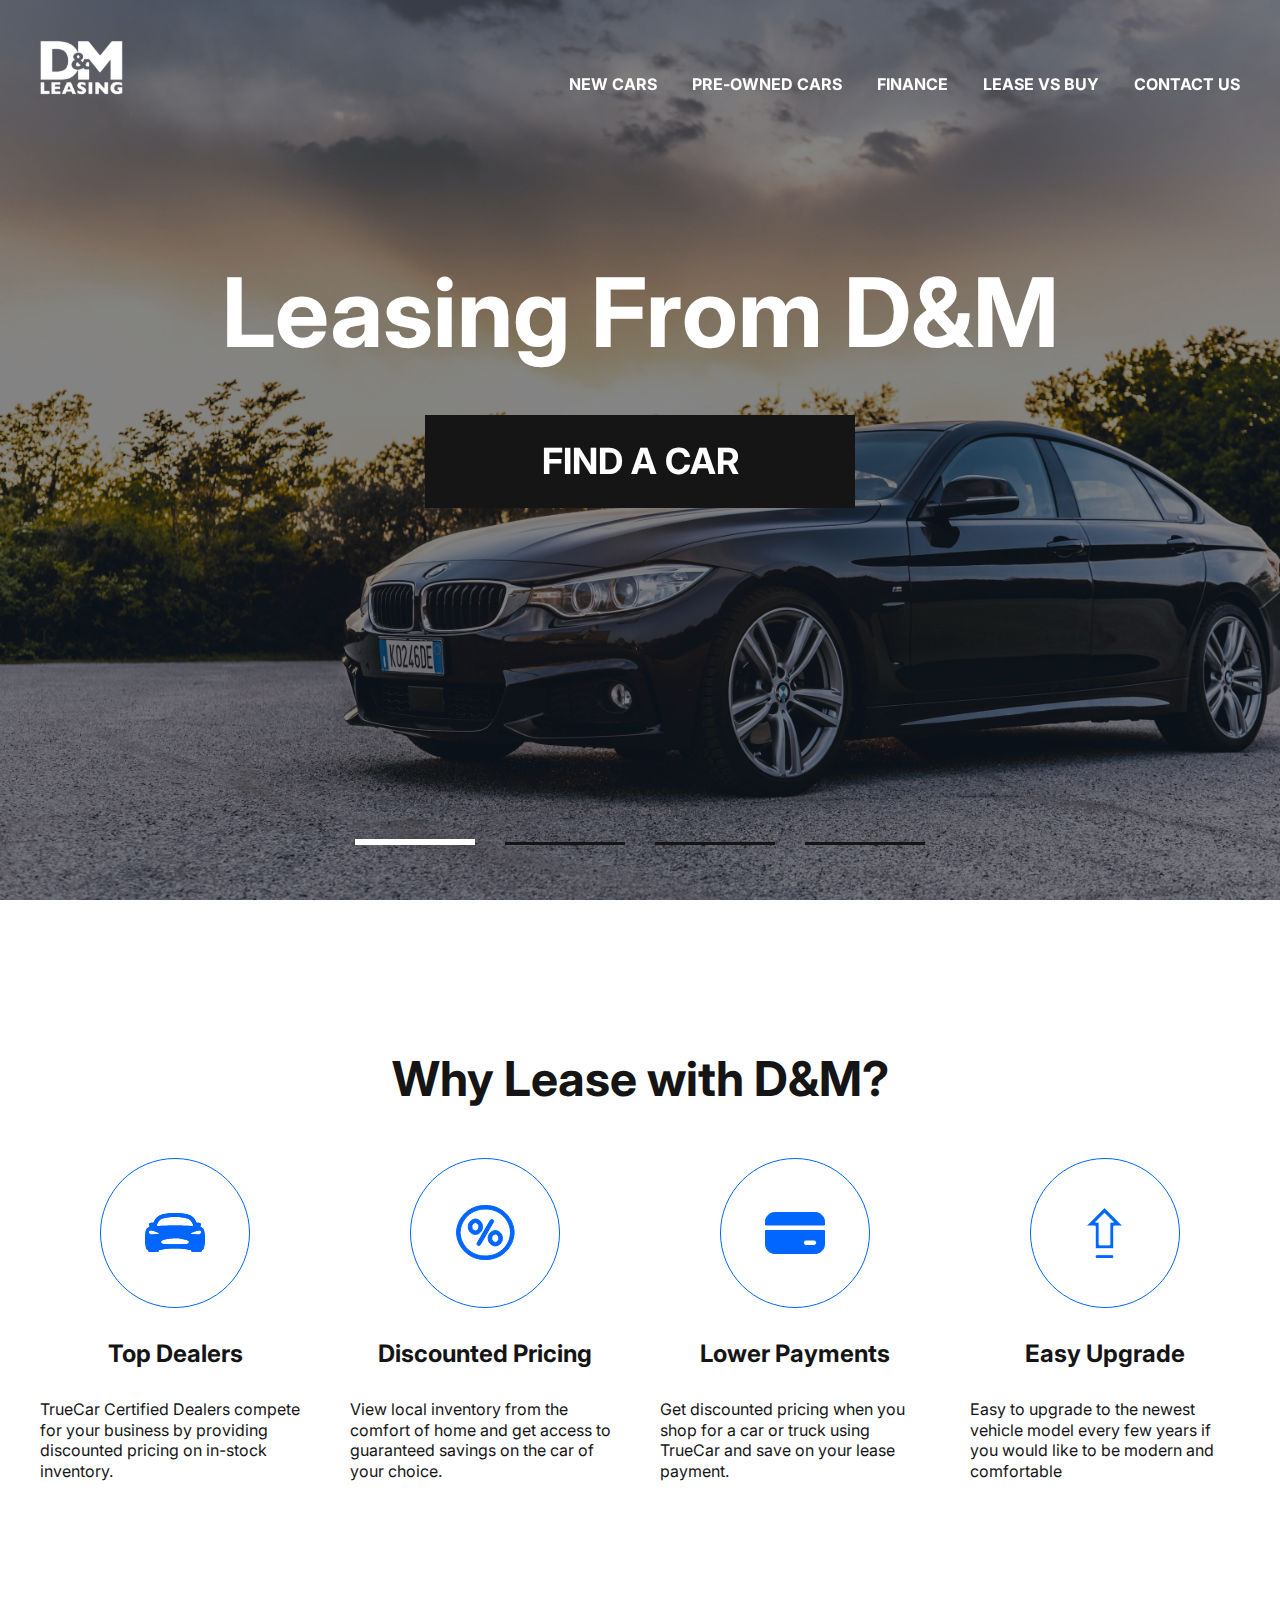
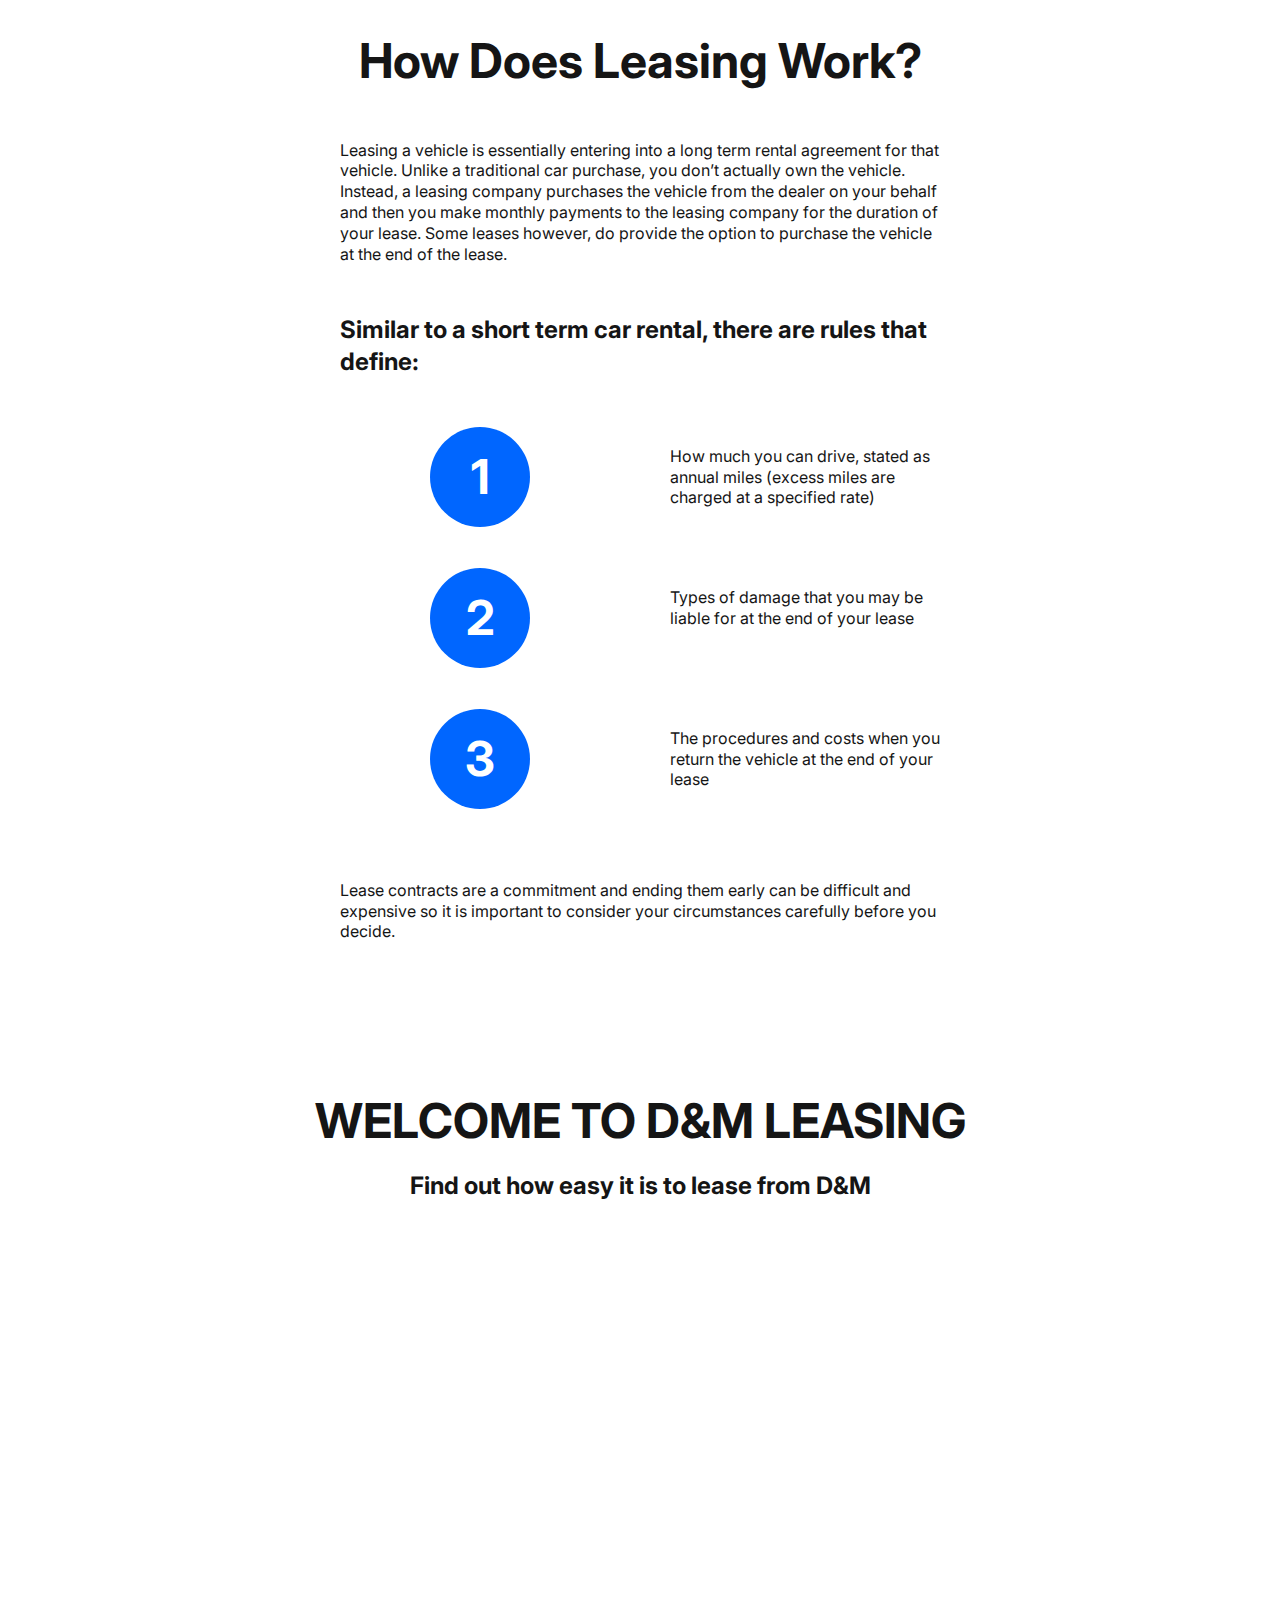
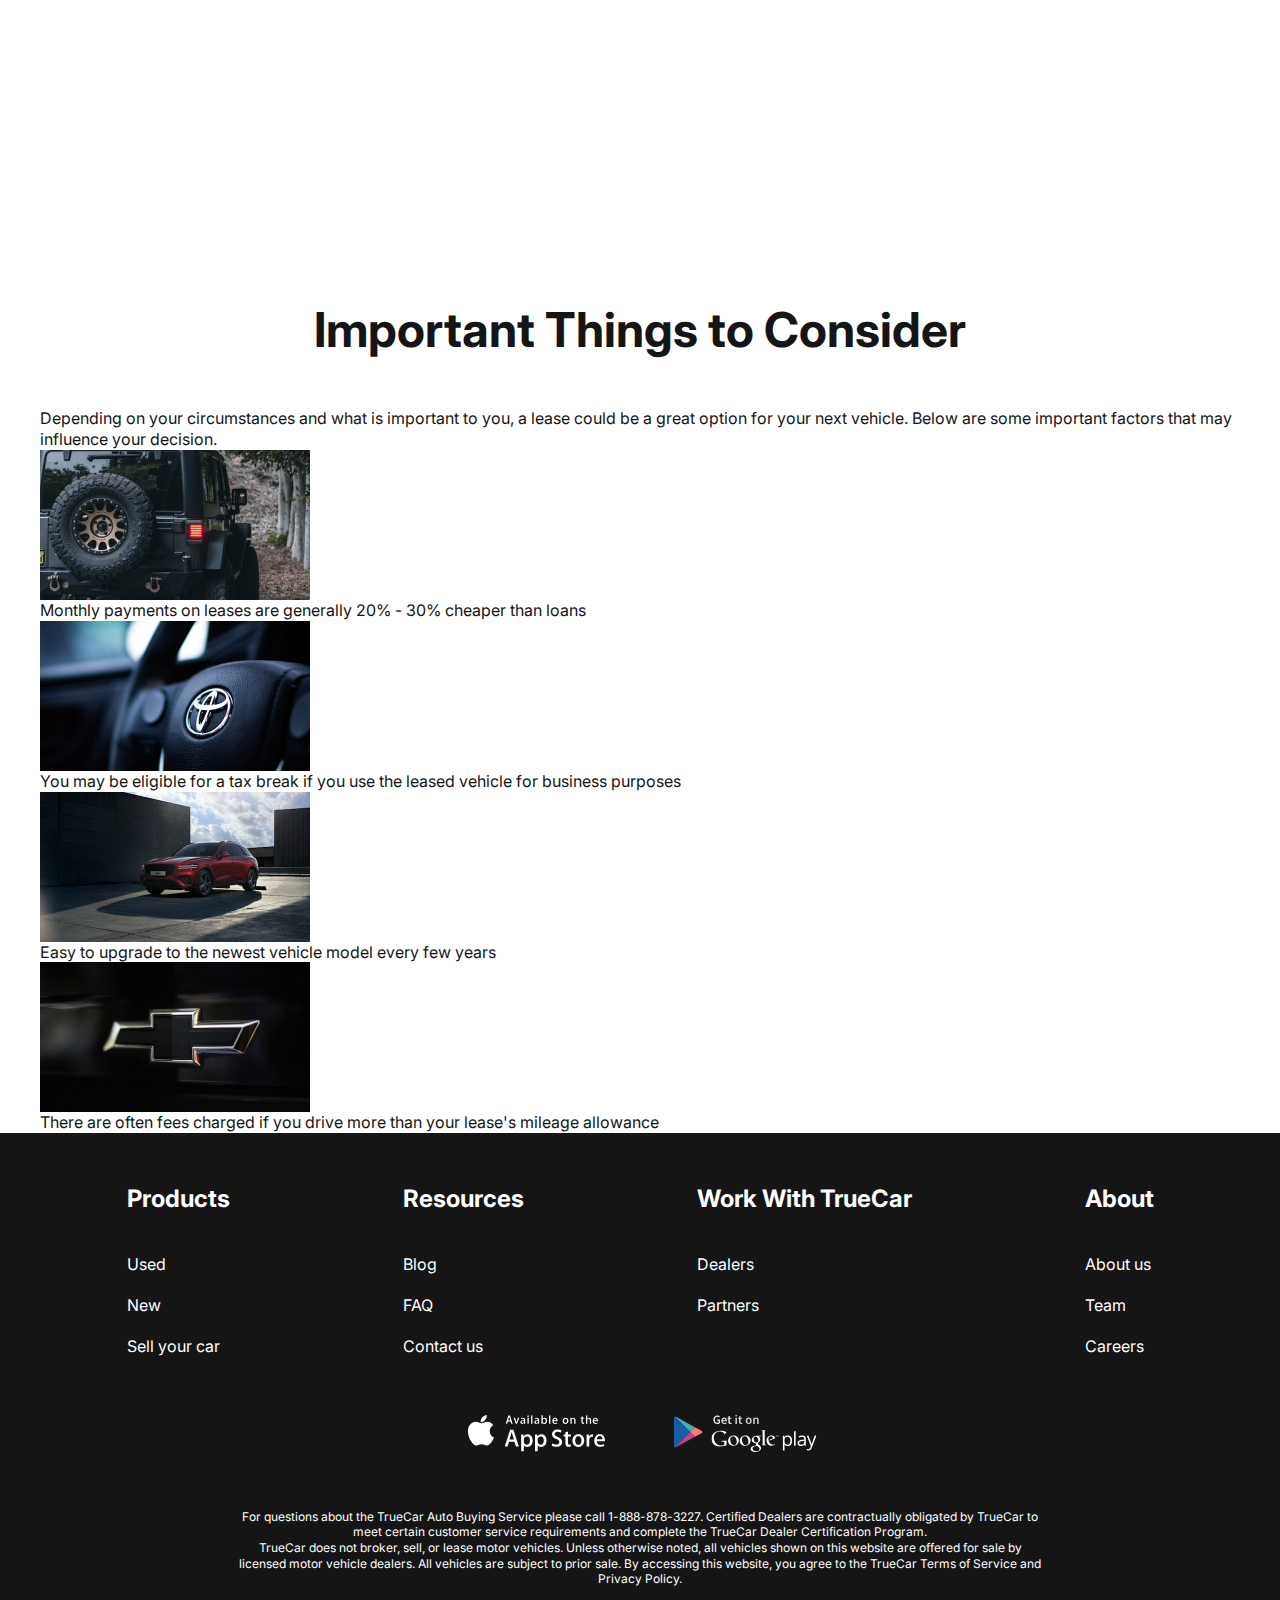
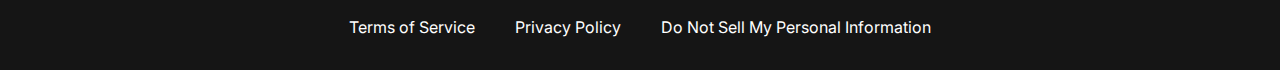
==== commit 633cc19a: "add markup and imgs to important secton" ====
--- a/index.html
+++ b/index.html
@@ -164,6 +164,32 @@
 						<iframe class="promo-video__content" width="1000" height="500" src="https://www.youtube.com/embed/1RBpS2SXwi4?controls=0" title="YouTube video player" frameborder="0" allow="accelerometer; autoplay; clipboard-write; encrypted-media; gyroscope; picture-in-picture; web-share" allowfullscreen></iframe>
 					</div>
 				</section>
+				<section class="important">
+					<div class="container">
+						<h2 class="section-title important__title">Important Things to Consider</h2>
+						<p class="important__text">Depending on your circumstances and what is important to you, a lease could be a great option for your next vehicle. Below are some important factors that may influence your decision.</p>
+						<ul class="important__list">
+							<li class="important__list-item">
+								<img src="images/important-1.jpg" alt="image" class="important__item-image">
+								<p class="important__item-text">
+									Monthly payments on leases are generally 20% - 30% cheaper than loans
+								</p>
+							</li>
+							<li class="important__list-item">
+								<img src="images/important-2.jpg" alt="image" class="important__item-image">
+								<p class="important__item-text">You may be eligible for a tax break if you use the leased vehicle for business purposes</p>
+							</li>
+							<li class="important__list-item">
+								<img src="images/important-3.jpg" alt="image" class="important__item-image">
+								<p class="important__item-text">Easy to upgrade to the newest vehicle model every few years</p>
+							</li>
+							<li class="important__list-item">
+								<img src="images/important-4.jpg" alt="image" class="important__item-image">
+								<p class="important__item-text">There are often fees charged if you drive more than your lease's mileage allowance</p>
+							</li>
+						</ul>
+					</div>
+				</section>
 			</main>
 			<footer class="footer">
 				<div class="container">
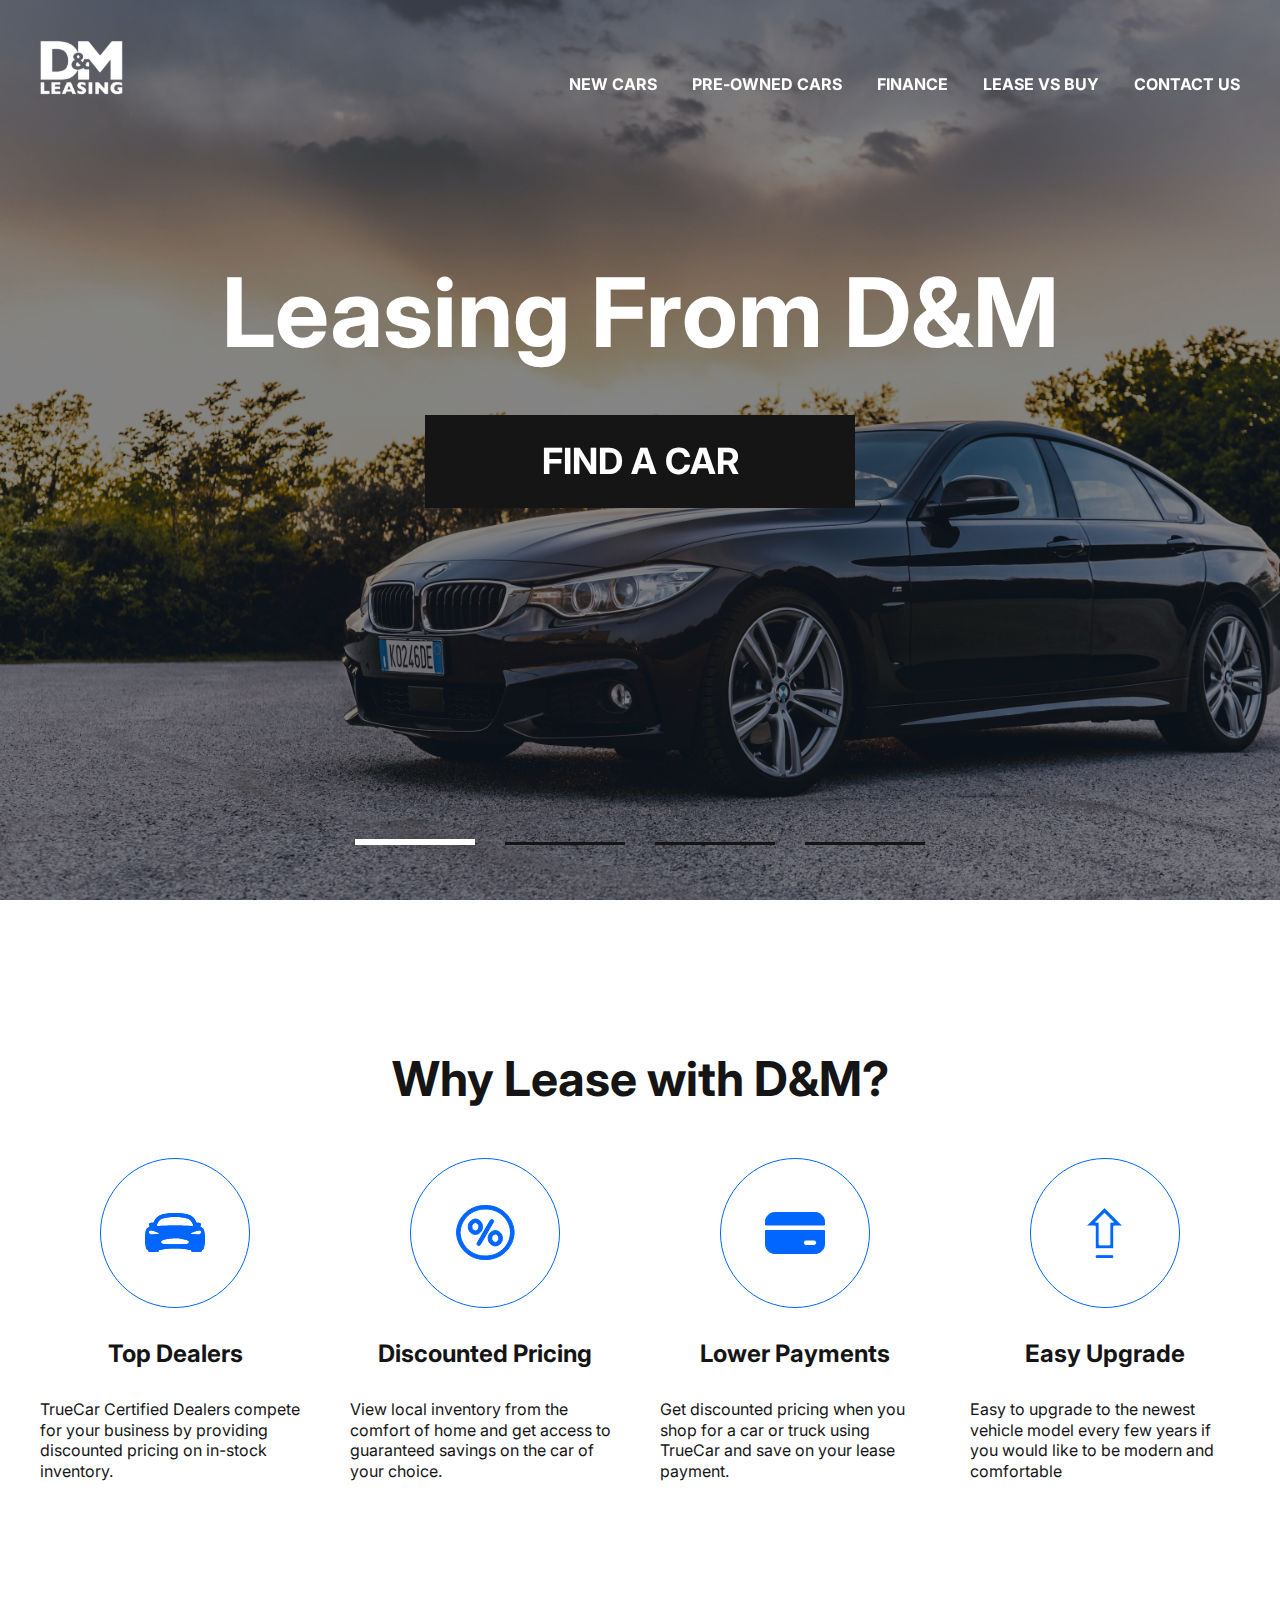
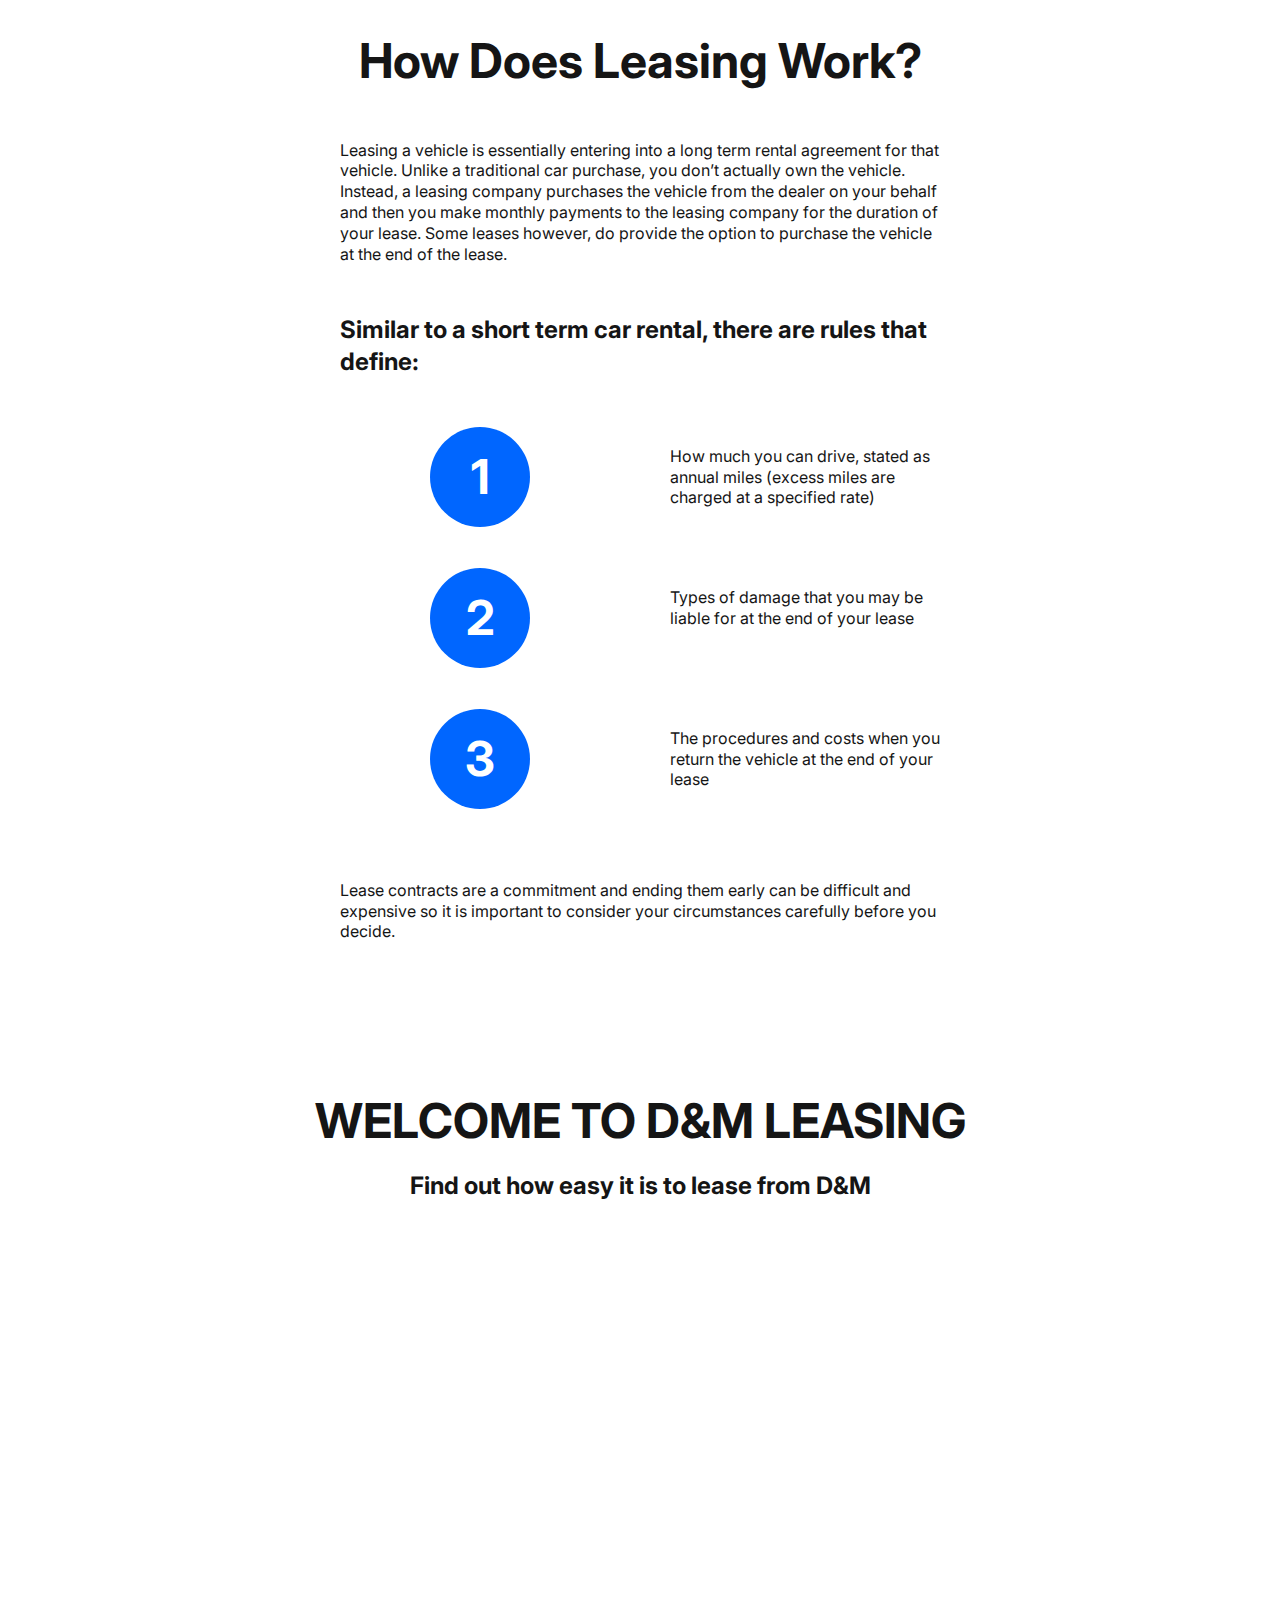
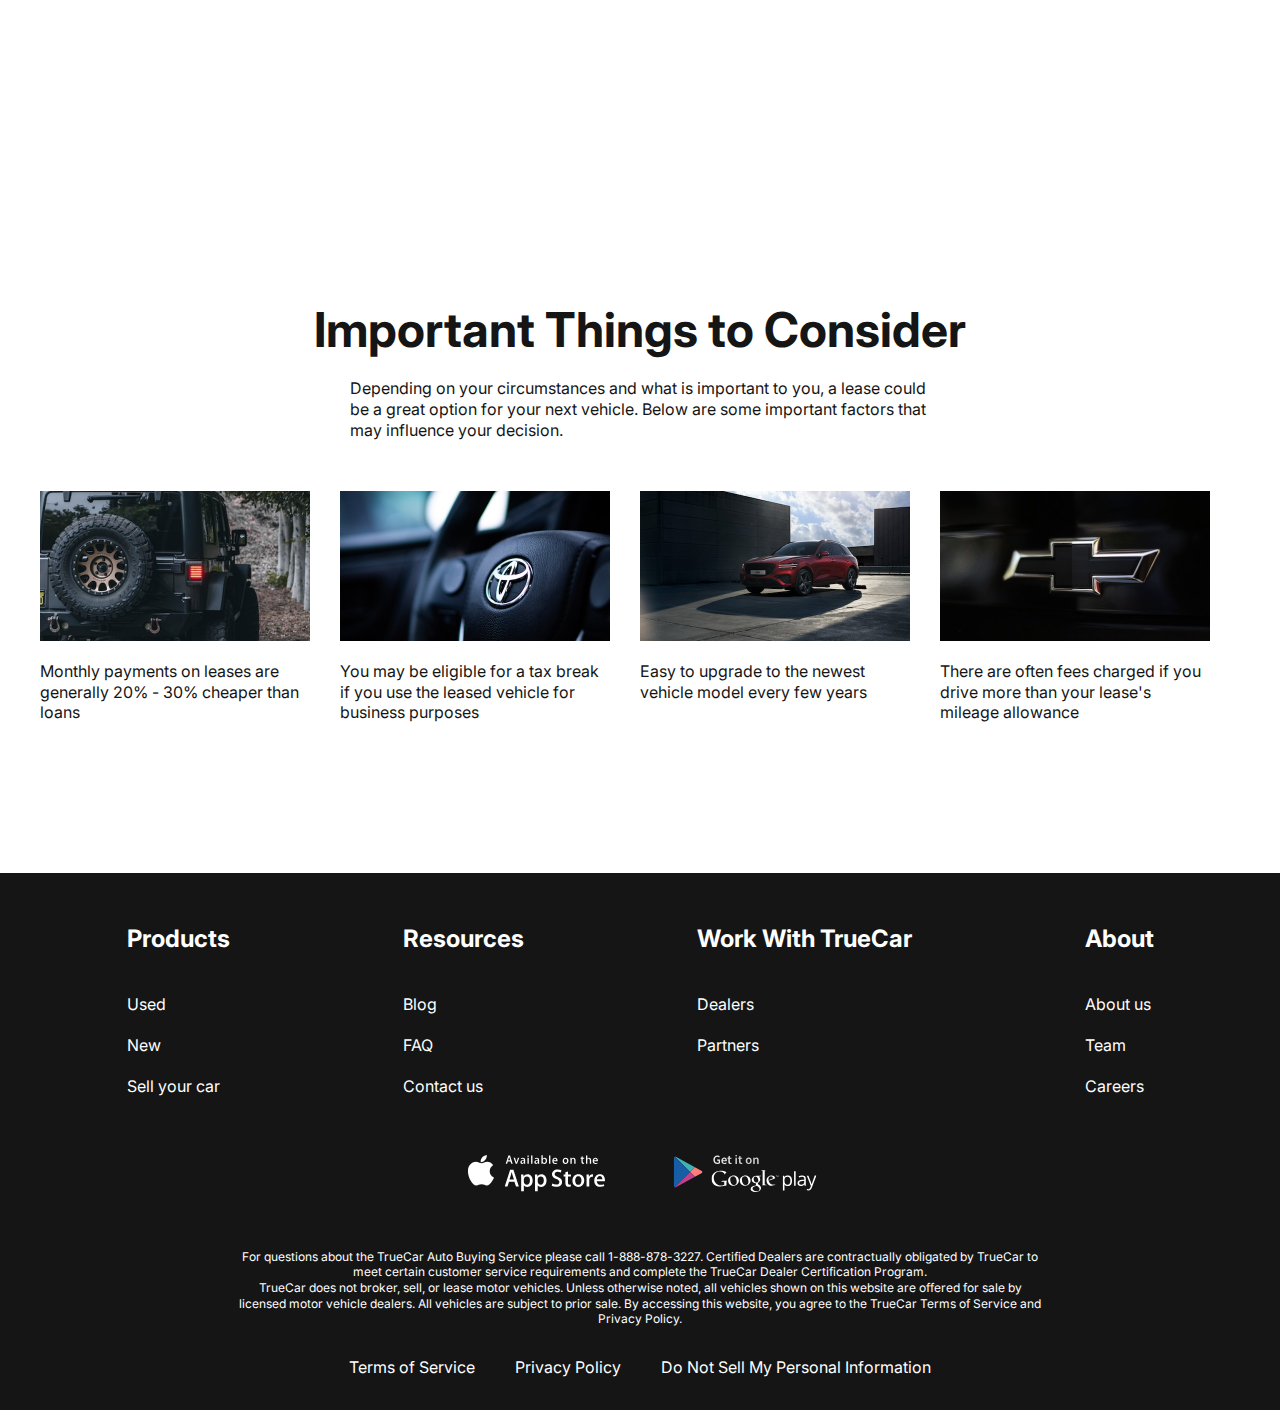
==== commit 450bcf3f: "add markup and style to contacts/contacts-section" ====
--- a/index.html
+++ b/index.html
@@ -13,13 +13,13 @@
 			<header class="header header-main">
 				<div class="container">
 					<div class="header__inner">
-						<a href="#" class="logo">
+						<a href="index.html" class="logo">
 							<img src="images/logo.svg" alt="logo" class="logo__img" />
 						</a>
 						<nav class="menu">
 							<ul class="menu__list">
 								<li class="menu__list-item">
-									<a href="#" class="menu__list-link">NEW CARS</a>
+									<a href="new-cars.html" class="menu__list-link">NEW CARS</a>
 								</li>
 								<li class="menu__list-item">
 									<a href="#" class="menu__list-link">PRE-OWNED CARS</a>
@@ -31,7 +31,7 @@
 									<a href="#" class="menu__list-link">LEASE VS BUY</a>
 								</li>
 								<li class="menu__list-item">
-									<a href="#" class="menu__list-link">CONTACT US</a>
+									<a href="contacts.html" class="menu__list-link">CONTACT US</a>
 								</li>
 							</ul>
 						</nav>
--- a/css/styles.css
+++ b/css/styles.css
@@ -108,18 +108,9 @@
   padding-bottom: 150px;
 }
 
-.container {
-}
-
 .how-does__inner {
   max-width: 600px;
   margin: 0 auto;
-}
-
-.section-title {
-}
-
-.how-does__text {
 }
 
 .how-does__title {
@@ -169,12 +160,6 @@
   padding-bottom: 150px;
 }
 
-.container {
-}
-
-.section-title {
-}
-
 .promo-video__title {
   margin-bottom: 20px;
 }
@@ -182,11 +167,116 @@
 .promo-video__text {
   font-weight: 700;
   font-size: 24px;
-	margin-bottom: 50px;
-	text-align: center;
+  margin-bottom: 50px;
+  text-align: center;
 }
 
 .promo-video__content {
-	display: block;
+  display: block;
+  margin: 0 auto;
+}
+
+.important {
+  padding-bottom: 150px;
+}
+
+.important__title {
+  margin-bottom: 20px;
+}
+
+.important__text {
+  margin: 0 auto 50px;
+  max-width: 580px;
+}
+
+.important__list {
+  display: grid;
+  grid-template-columns: repeat(4, 1fr);
+}
+
+.important__item-image {
+  margin-bottom: 20px;
+}
+
+.important__item-text {
+  max-width: 270px;
+}
+
+.contacts {
+  padding: 100px 0 150px;
+}
+
+.contacts-title {
+  margin-bottom: 20px;
+}
+
+.contacts__text {
+  text-align: center;
+  font-weight: 700;
+  font-size: 24px;
+  margin-bottom: 50px;
+  padding: 0 100px;
+}
+
+.form {
+  max-width: 580px;
+  margin: 0 auto;
+  display: flex;
+  justify-content: space-between;
+  flex-wrap: wrap;
+}
+
+.form__input {
+  width: 270px;
+  padding: 18px 20px;
+  display: inline-block;
+  border: 1px solid #0066ff;
+  margin-bottom: 50px;
+  color: #000;
+  font-family: "Inter", sans-serif;
+  font-size: 16px;
+  font-weight: 400;
+  line-height: 1.3;
+}
+
+.form__input::placeholder {
+  opacity: 0.5;
+  color: #000;
+  font-family: "Inter", sans-serif;
+  font-size: 16px;
+  font-weight: 400;
+  line-height: 1.3;
+}
+
+.form__textarea {
+  border: 1px solid #0066ff;
+  resize: none;
+  width: 100%;
+  height: 290px;
+  padding: 28px 20px;
+  margin-bottom: 50px;
+  color: #000;
+  font-family: "Inter", sans-serif;
+  font-size: 16px;
+  font-weight: 400;
+  line-height: 1.3;
+}
+
+.form__textarea::placeholder {
+  opacity: 0.5;
+  color: #000;
+  font-family: "Inter", sans-serif;
+  font-size: 16px;
+  font-weight: 400;
+  line-height: 1.3;
+}
+
+.form__btn {
+	text-transform: uppercase;
+	color: #fff;
+	background-color: #151515;
+	font-size: 16px;
+	padding: 13px 61px;
 	margin: 0 auto;
-}+
+}
